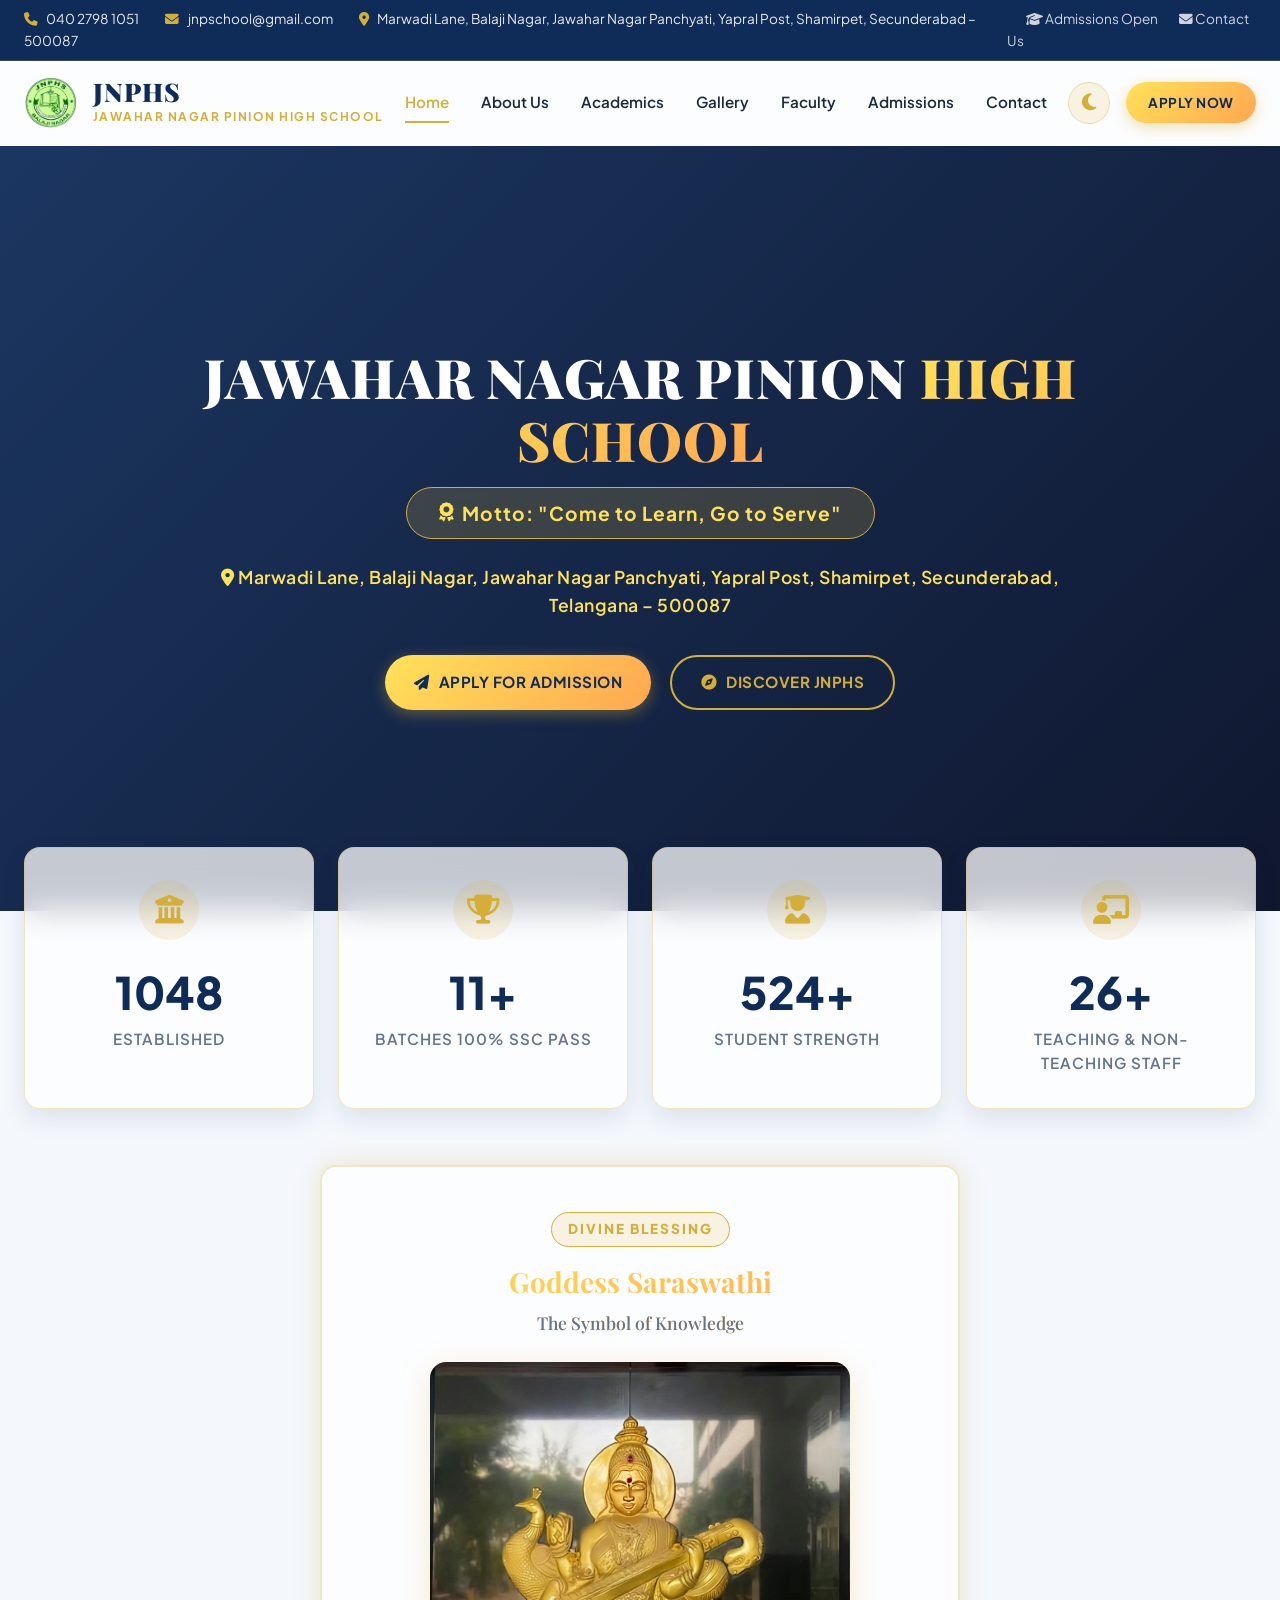
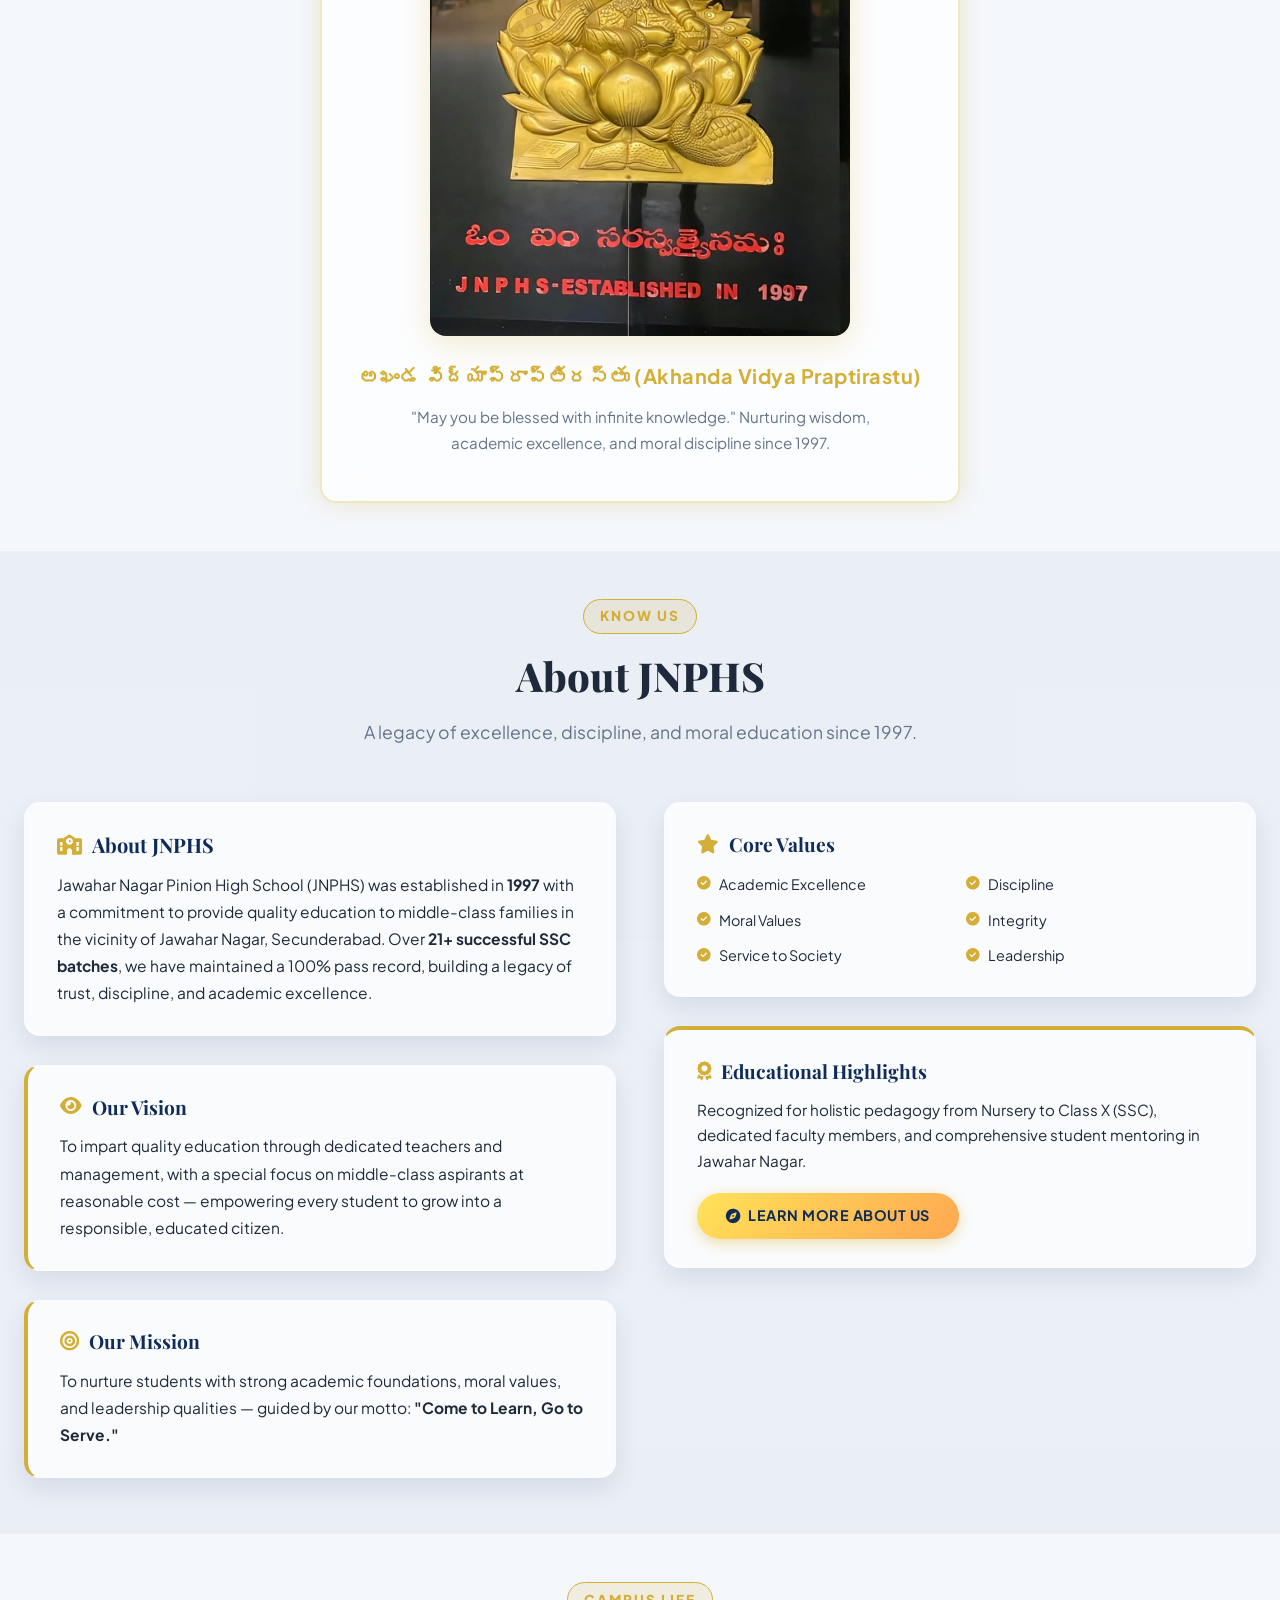
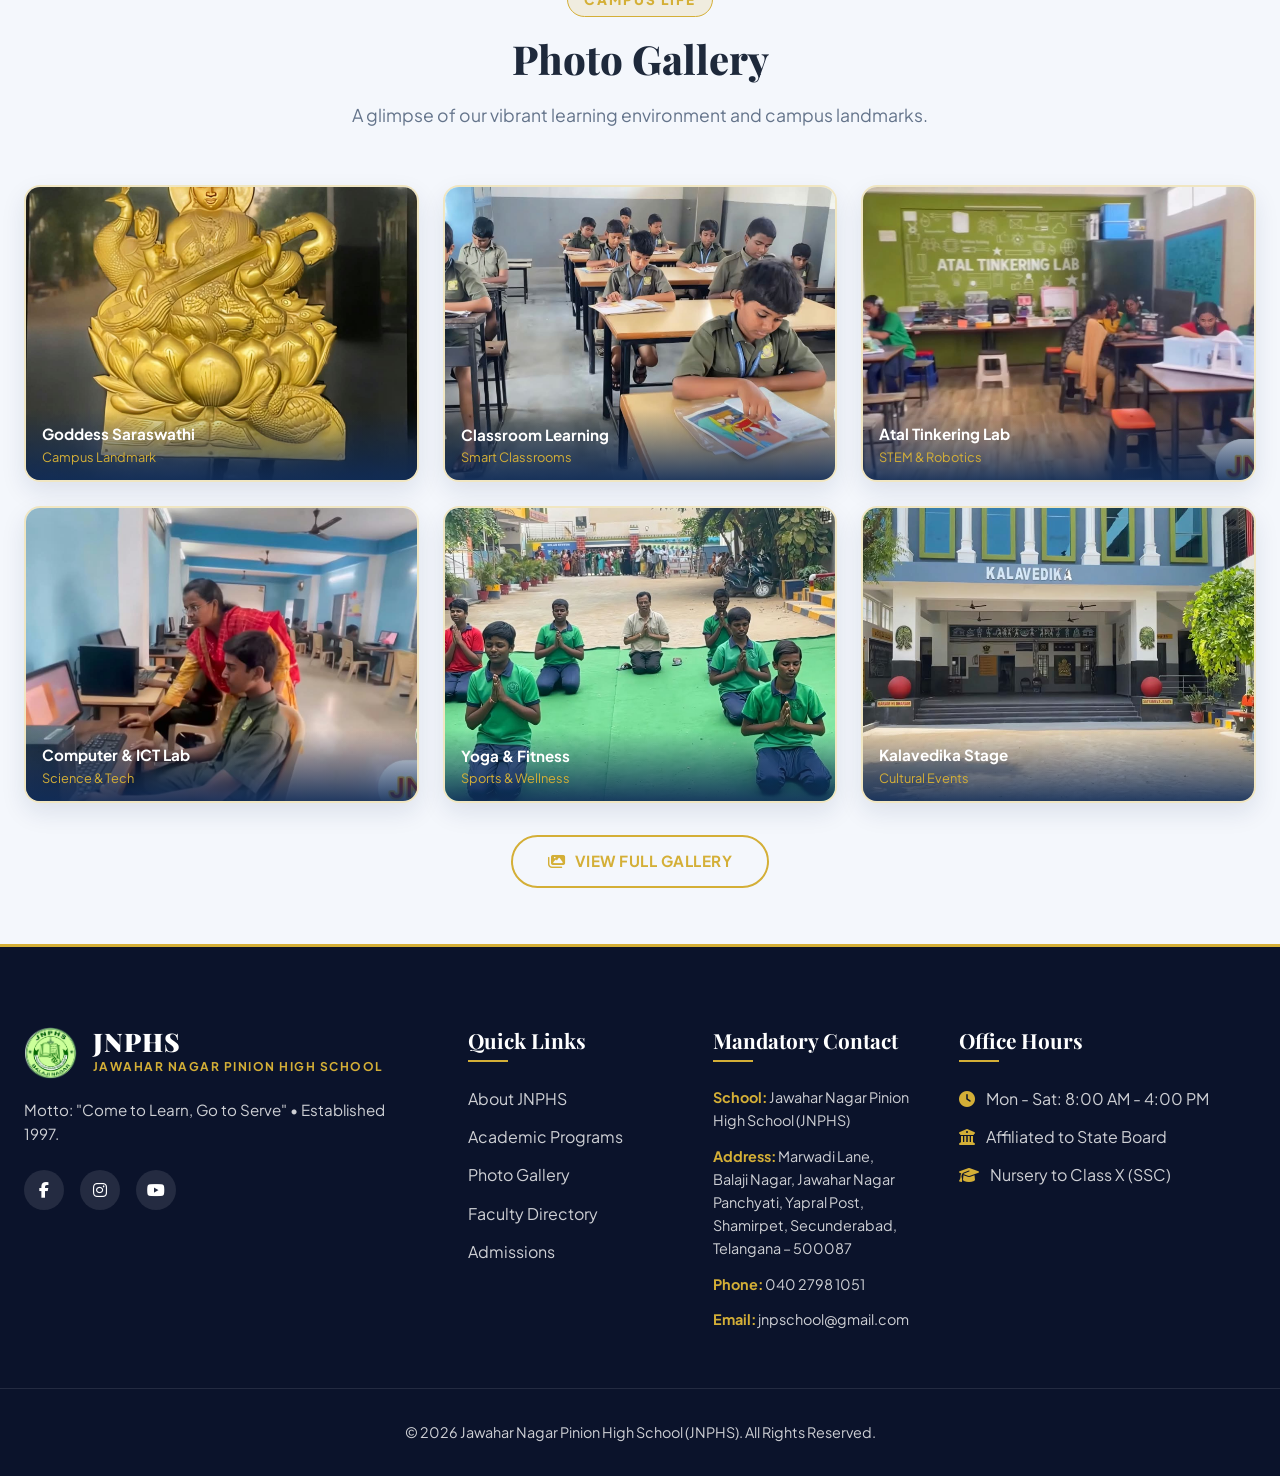
==== index.html @ b3bb1a43 "Initial JNPHS school website" ====
<!DOCTYPE html>
<html lang="en" data-theme="light">
<head>
  <meta charset="UTF-8">
  <meta name="viewport" content="width=device-width, initial-scale=1.0">
  <title>JNPHS - Jawahar Nagar Pinion High School | Come to Learn, Go to Serve</title>
  <meta name="description" content="Official website of Jawahar Nagar Pinion High School (JNPHS). Marwadi Lane, Balaji Nagar, Jawahar Nagar Panchyati, Yapral Post, Shamirpet, Secunderabad, Telangana – 500087. Phone: 040 2798 1051.">
  
  <!-- Transparent Favicon -->
  <link rel="icon" type="image/png" href="assets/favicon.png">
  <link rel="shortcut icon" href="assets/logo.png">
  
  <!-- FontAwesome Icons & Master Styles -->
  <link rel="stylesheet" href="https://cdnjs.cloudflare.com/ajax/libs/font-awesome/6.4.0/css/all.min.css">
  <link rel="stylesheet" href="css/style.css">
</head>
<body>

  <!-- Top Info Bar -->
  <div class="top-bar">
    <div class="container top-bar-content">
      <div class="top-bar-info">
        <span><i class="fas fa-phone"></i> 040 2798 1051</span>
        <span><i class="fas fa-envelope"></i> <a href="mailto:jnpschool@gmail.com" style="color: inherit; text-decoration: none;">jnpschool@gmail.com</a></span>
        <span><i class="fas fa-map-marker-alt"></i> Marwadi Lane, Balaji Nagar, Jawahar Nagar Panchyati, Yapral Post, Shamirpet, Secunderabad – 500087</span>
      </div>
      <div class="top-bar-links">
        <a href="admissions.html"><i class="fas fa-graduation-cap"></i> Admissions Open</a>
        <a href="contact.html"><i class="fas fa-envelope"></i> Contact Us</a>
      </div>
    </div>
  </div>

  <!-- Glassmorphic Sticky Header & Navigation -->
  <header class="navbar glass-nav">
    <div class="container navbar-container">
      <!-- Top-Left Transparent Official Logo -->
      <a href="index.html" class="nav-brand" title="JNPHS Home">
        <img src="assets/logo.png" alt="JNPHS Official Logo" style="height: 52px; width: auto; object-fit: contain;">
        <div class="brand-text">
          <h1>JNPHS</h1>
          <span>Jawahar Nagar Pinion High School</span>
        </div>
      </a>

      <nav class="nav-menu">
        <a href="index.html" class="nav-link active">Home</a>
        <a href="about.html" class="nav-link">About Us</a>
        <a href="academics.html" class="nav-link">Academics</a>
        <a href="gallery.html" class="nav-link">Gallery</a>
        <a href="faculty.html" class="nav-link">Faculty</a>
        <a href="admissions.html" class="nav-link">Admissions</a>
        <a href="contact.html" class="nav-link">Contact</a>
      </nav>

      <div class="nav-actions">
        <button id="theme-toggle" class="theme-toggle" aria-label="Toggle Theme">
          <i class="fas fa-moon"></i>
        </button>
        <a href="admissions.html" class="btn btn-gold" style="padding: 0.6rem 1.4rem; font-size: 0.85rem;">Apply Now</a>
        <div class="hamburger">
          <span></span>
          <span></span>
          <span></span>
        </div>
      </div>
    </div>
  </header>

  <!-- Homepage Hero (Strict Minimalist Center Content) -->
  <section class="hero">
    <div class="hero-overlay" style="background: linear-gradient(135deg, rgba(15, 44, 89, 0.95) 0%, rgba(11, 19, 43, 0.98) 100%);"></div>
    <div class="container hero-content" style="text-align: center; max-width: 950px; margin: 0 auto;">
      
      <!-- 1. JAWAHAR NAGAR PINION HIGH SCHOOL -->
      <h1 class="hero-title" style="font-size: 3.4rem; text-transform: uppercase; letter-spacing: 1px; margin-bottom: 1rem;">
        JAWAHAR NAGAR PINION <span style="background: var(--gold-gradient); -webkit-background-clip: text; -webkit-text-fill-color: transparent;">HIGH SCHOOL</span>
      </h1>

      <!-- 2. Motto: Come to Learn, Go to Serve -->
      <div class="motto-pill" style="margin: 0 auto 1.5rem auto; font-size: 1.2rem; padding: 0.6rem 2rem;">
        <i class="fas fa-award"></i> Motto: "Come to Learn, Go to Serve"
      </div>

      <!-- 3. Location -->
      <p style="color: #FFE259; font-weight: 600; font-size: 1.1rem; margin-bottom: 2.2rem; letter-spacing: 0.5px;">
        <i class="fas fa-map-marker-alt"></i> Marwadi Lane, Balaji Nagar, Jawahar Nagar Panchyati, Yapral Post, Shamirpet, Secunderabad, Telangana – 500087
      </p>

      <!-- 4. Buttons -->
      <div class="hero-buttons" style="justify-content: center; gap: 1.2rem;">
        <a href="admissions.html" class="btn btn-gold"><i class="fas fa-paper-plane"></i> Apply for Admission</a>
        <a href="about.html" class="btn btn-outline-gold"><i class="fas fa-compass"></i> Discover JNPHS</a>
      </div>

    </div>
  </section>

  <!-- Statistics Counter Bar -->
  <section class="stats-section container">
    <div class="stats-grid">
      <div class="glass-card stat-card">
        <div class="stat-icon"><i class="fas fa-university"></i></div>
        <div class="stat-number" data-target="1997" data-suffix="">1997</div>
        <div class="stat-label">Established</div>
      </div>
      <div class="glass-card stat-card">
        <div class="stat-icon"><i class="fas fa-trophy"></i></div>
        <div class="stat-number" data-target="21" data-suffix="+">0</div>
        <div class="stat-label">Batches 100% SSC Pass</div>
      </div>
      <div class="glass-card stat-card">
        <div class="stat-icon"><i class="fas fa-user-graduate"></i></div>
        <div class="stat-number" data-target="1000" data-suffix="+">0</div>
        <div class="stat-label">Student Strength</div>
      </div>
      <div class="glass-card stat-card">
        <div class="stat-icon"><i class="fas fa-chalkboard-teacher"></i></div>
        <div class="stat-number" data-target="50" data-suffix="+">0</div>
        <div class="stat-label">Teaching & Non-Teaching Staff</div>
      </div>
    </div>
  </section>


  <!-- ═══ SARASWATHI MATHA (First section after stats) ═══ -->
  <section class="padding-section container" style="padding-top: 3.5rem; padding-bottom: 3rem;">
    <div style="max-width: 640px; margin: 0 auto; text-align: center;">
      <div class="glass-card" style="padding: 2.8rem 2.2rem; border: 2px solid var(--border-gold); box-shadow: var(--shadow-glow);">
        <div class="section-badge" style="display: inline-block; margin-bottom: 1rem;">Divine Blessing</div>
        <h2 style="font-size: 1.75rem; margin-bottom: 1.5rem; background: var(--gold-gradient); -webkit-background-clip: text; -webkit-text-fill-color: transparent; line-height: 1.35;">
          Goddess Saraswathi<br><span style="font-size: 1.1rem; font-weight: 500; -webkit-text-fill-color: var(--text-muted); background: none;">The Symbol of Knowledge</span>
        </h2>
        <img src="images/photo-01-saraswathi.png" alt="Goddess Saraswathi – The Symbol of Knowledge (ESTD 1997)" style="width: 100%; max-width: 420px; border-radius: var(--radius-md); box-shadow: 0 8px 30px rgba(212,175,55,0.25); object-fit: contain; display: block; margin: 0 auto 1.5rem auto;">
        <p style="font-weight: 700; color: var(--gold); font-size: 1.25rem; margin-bottom: 0.8rem; letter-spacing: 0.5px;">అఖండ విద్యాప్రాప్తిరస్తు (Akhanda Vidya Praptirastu)</p>
        <p style="color: var(--text-muted); font-size: 0.95rem; line-height: 1.7; max-width: 480px; margin: 0 auto;">"May you be blessed with infinite knowledge." Nurturing wisdom, academic excellence, and moral discipline since 1997.</p>
      </div>
    </div>
  </section>

  <!-- ═══ ABOUT JNPHS (Two-column layout) ═══ -->
  <section class="padding-section" style="background: rgba(15,44,89,0.04); padding-top: 3rem; padding-bottom: 3.5rem;">
    <div class="container">
      <div class="section-header">
        <div class="section-badge">Know Us</div>
        <h2 class="section-title">About JNPHS</h2>
        <p class="section-subtitle">A legacy of excellence, discipline, and moral education since 1997.</p>
      </div>

      <div class="about-two-col" style="display: grid; grid-template-columns: 1fr 1fr; gap: 3rem; align-items: start; margin-top: 2.5rem;">

        <!-- LEFT: Text content -->
        <div style="display: flex; flex-direction: column; gap: 1.8rem;">

          <!-- About -->
          <div class="glass-card" style="padding: 1.8rem 2rem;">
            <h3 style="font-size: 1.25rem; color: var(--primary); margin-bottom: 0.8rem; display: flex; align-items: center; gap: 0.6rem;">
              <i class="fas fa-school" style="color: var(--gold);"></i> About JNPHS
            </h3>
            <p style="font-size: 0.97rem; line-height: 1.75; color: var(--text-main);">
              Jawahar Nagar Pinion High School (JNPHS) was established in <strong>1997</strong> with a commitment to provide quality education to middle-class families in the vicinity of Jawahar Nagar, Secunderabad. Over <strong>21+ successful SSC batches</strong>, we have maintained a 100% pass record, building a legacy of trust, discipline, and academic excellence.
            </p>
          </div>

          <!-- Vision -->
          <div class="glass-card" style="padding: 1.8rem 2rem; border-left: 4px solid var(--gold);">
            <h3 style="font-size: 1.2rem; color: var(--primary); margin-bottom: 0.8rem; display: flex; align-items: center; gap: 0.6rem;">
              <i class="fas fa-eye" style="color: var(--gold);"></i> Our Vision
            </h3>
            <p style="font-size: 0.97rem; line-height: 1.75; color: var(--text-main);">
              To impart quality education through dedicated teachers and management, with a special focus on middle-class aspirants at reasonable cost — empowering every student to grow into a responsible, educated citizen.
            </p>
          </div>

          <!-- Mission -->
          <div class="glass-card" style="padding: 1.8rem 2rem; border-left: 4px solid var(--gold);">
            <h3 style="font-size: 1.2rem; color: var(--primary); margin-bottom: 0.8rem; display: flex; align-items: center; gap: 0.6rem;">
              <i class="fas fa-bullseye" style="color: var(--gold);"></i> Our Mission
            </h3>
            <p style="font-size: 0.97rem; line-height: 1.75; color: var(--text-main);">
              To nurture students with strong academic foundations, moral values, and leadership qualities — guided by our motto: <strong>"Come to Learn, Go to Serve."</strong>
            </p>
          </div>

        </div>

        <!-- RIGHT: Core Values & Key Pillars -->
        <div style="display: flex; flex-direction: column; gap: 1.8rem;">

          <!-- Core Values -->
          <div class="glass-card" style="padding: 1.8rem 2rem;">
            <h3 style="font-size: 1.2rem; color: var(--primary); margin-bottom: 1rem; display: flex; align-items: center; gap: 0.6rem;">
              <i class="fas fa-star" style="color: var(--gold);"></i> Core Values
            </h3>
            <div style="display: grid; grid-template-columns: 1fr 1fr; gap: 0.8rem;">
              <div style="display: flex; align-items: center; gap: 0.5rem; font-size: 0.9rem; color: var(--text-main);">
                <i class="fas fa-check-circle" style="color: var(--gold); font-size: 0.85rem;"></i> Academic Excellence
              </div>
              <div style="display: flex; align-items: center; gap: 0.5rem; font-size: 0.9rem; color: var(--text-main);">
                <i class="fas fa-check-circle" style="color: var(--gold); font-size: 0.85rem;"></i> Discipline
              </div>
              <div style="display: flex; align-items: center; gap: 0.5rem; font-size: 0.9rem; color: var(--text-main);">
                <i class="fas fa-check-circle" style="color: var(--gold); font-size: 0.85rem;"></i> Moral Values
              </div>
              <div style="display: flex; align-items: center; gap: 0.5rem; font-size: 0.9rem; color: var(--text-main);">
                <i class="fas fa-check-circle" style="color: var(--gold); font-size: 0.85rem;"></i> Integrity
              </div>
              <div style="display: flex; align-items: center; gap: 0.5rem; font-size: 0.9rem; color: var(--text-main);">
                <i class="fas fa-check-circle" style="color: var(--gold); font-size: 0.85rem;"></i> Service to Society
              </div>
              <div style="display: flex; align-items: center; gap: 0.5rem; font-size: 0.9rem; color: var(--text-main);">
                <i class="fas fa-check-circle" style="color: var(--gold); font-size: 0.85rem;"></i> Leadership
              </div>
            </div>
          </div>

          <!-- Key Highlights -->
          <div class="glass-card" style="padding: 1.8rem 2rem; border-top: 4px solid var(--gold);">
            <h3 style="font-size: 1.2rem; color: var(--primary); margin-bottom: 0.8rem; display: flex; align-items: center; gap: 0.6rem;">
              <i class="fas fa-award" style="color: var(--gold);"></i> Educational Highlights
            </h3>
            <p style="font-size: 0.95rem; line-height: 1.7; color: var(--text-main); margin-bottom: 1.2rem;">
              Recognized for holistic pedagogy from Nursery to Class X (SSC), dedicated faculty members, and comprehensive student mentoring in Jawahar Nagar.
            </p>
            <a href="about.html" class="btn btn-gold" style="padding: 0.7rem 1.8rem; font-size: 0.9rem; display: inline-flex; align-items: center; gap: 0.5rem;">
              <i class="fas fa-compass"></i> Learn More About Us
            </a>
          </div>

        </div>

      </div>
    </div>
  </section>

  <!-- ═══ GALLERY PREVIEW (Batch 1 Photos & Upcoming Slots) ═══ -->
  <section class="padding-section" style="padding-top: 3rem; padding-bottom: 3.5rem;">
    <div class="container">
      <div class="section-header">
        <div class="section-badge">Campus Life</div>
        <h2 class="section-title">Photo Gallery</h2>
        <p class="section-subtitle">A glimpse of our vibrant learning environment and campus landmarks.</p>
      </div>

      <div class="gallery-preview-grid" style="display: grid; grid-template-columns: repeat(3, 1fr); gap: 1.5rem; margin-top: 2rem;">

        <!-- Slot 1: Photo 1 - Campus Landmark -->
        <a href="gallery.html" class="glass-card" style="text-decoration: none; overflow: hidden; border-radius: var(--radius-md); border: 2px solid var(--border-gold); transition: var(--transition); display: block;">
          <div style="aspect-ratio: 4/3; overflow: hidden; position: relative;">
            <img src="images/photo-01-saraswathi.png" alt="Goddess Saraswathi Landmark" style="width: 100%; height: 100%; object-fit: cover; transition: var(--transition);">
            <div style="position: absolute; bottom: 0; left: 0; right: 0; padding: 0.8rem 1rem; background: linear-gradient(transparent, rgba(15,44,89,0.9)); color: #FFF;">
              <span style="font-weight: 700; font-size: 0.95rem;">Goddess Saraswathi</span>
              <span style="display: block; font-size: 0.8rem; color: var(--gold);">Campus Landmark</span>
            </div>
          </div>
        </a>

        <!-- Slot 2: Photo 4 - Classrooms -->
        <a href="gallery.html" class="glass-card" style="text-decoration: none; overflow: hidden; border-radius: var(--radius-md); border: 2px solid var(--border-gold); transition: var(--transition); display: block;">
          <div style="aspect-ratio: 4/3; overflow: hidden; position: relative;">
            <img src="images/photo-04-classroom.png" alt="Classroom Learning Session" style="width: 100%; height: 100%; object-fit: cover; transition: var(--transition);">
            <div style="position: absolute; bottom: 0; left: 0; right: 0; padding: 0.8rem 1rem; background: linear-gradient(transparent, rgba(15,44,89,0.9)); color: #FFF;">
              <span style="font-weight: 700; font-size: 0.95rem;">Classroom Learning</span>
              <span style="display: block; font-size: 0.8rem; color: var(--gold);">Smart Classrooms</span>
            </div>
          </div>
        </a>

        <!-- Slot 3: Photo 10 - Atal Tinkering Innovation Lab -->
        <a href="gallery.html" class="glass-card" style="text-decoration: none; overflow: hidden; border-radius: var(--radius-md); border: 2px solid var(--border-gold); transition: var(--transition); display: block;">
          <div style="aspect-ratio: 4/3; overflow: hidden; position: relative;">
            <img src="images/photo-10-atal-tinkering-lab.png" alt="Atal Tinkering Innovation Lab" style="width: 100%; height: 100%; object-fit: cover; transition: var(--transition);">
            <div style="position: absolute; bottom: 0; left: 0; right: 0; padding: 0.8rem 1rem; background: linear-gradient(transparent, rgba(15,44,89,0.9)); color: #FFF;">
              <span style="font-weight: 700; font-size: 0.95rem;">Atal Tinkering Lab</span>
              <span style="display: block; font-size: 0.8rem; color: var(--gold);">STEM & Robotics</span>
            </div>
          </div>
        </a>

        <!-- Slot 4: Photo 3 - Science & Computer Lab -->
        <a href="gallery.html" class="glass-card" style="text-decoration: none; overflow: hidden; border-radius: var(--radius-md); border: 2px solid var(--border-gold); transition: var(--transition); display: block;">
          <div style="aspect-ratio: 4/3; overflow: hidden; position: relative;">
            <img src="images/photo-03-computer-lab.png" alt="Computer & Digital Lab" style="width: 100%; height: 100%; object-fit: cover; transition: var(--transition);">
            <div style="position: absolute; bottom: 0; left: 0; right: 0; padding: 0.8rem 1rem; background: linear-gradient(transparent, rgba(15,44,89,0.9)); color: #FFF;">
              <span style="font-weight: 700; font-size: 0.95rem;">Computer & ICT Lab</span>
              <span style="display: block; font-size: 0.8rem; color: var(--gold);">Science & Tech</span>
            </div>
          </div>
        </a>

        <!-- Slot 5: Photo 12 - Sports & Yoga Wellness -->
        <a href="gallery.html" class="glass-card" style="text-decoration: none; overflow: hidden; border-radius: var(--radius-md); border: 2px solid var(--border-gold); transition: var(--transition); display: block;">
          <div style="aspect-ratio: 4/3; overflow: hidden; position: relative;">
            <img src="images/photo-12-yoga-sports.jpg" alt="Yoga & Sports Wellness" style="width: 100%; height: 100%; object-fit: cover; transition: var(--transition);">
            <div style="position: absolute; bottom: 0; left: 0; right: 0; padding: 0.8rem 1rem; background: linear-gradient(transparent, rgba(15,44,89,0.9)); color: #FFF;">
              <span style="font-weight: 700; font-size: 0.95rem;">Yoga & Fitness</span>
              <span style="display: block; font-size: 0.8rem; color: var(--gold);">Sports & Wellness</span>
            </div>
          </div>
        </a>

        <!-- Slot 6: Photo 8 - Cultural Events & Kalavedika Stage -->
        <a href="gallery.html" class="glass-card" style="text-decoration: none; overflow: hidden; border-radius: var(--radius-md); border: 2px solid var(--border-gold); transition: var(--transition); display: block;">
          <div style="aspect-ratio: 4/3; overflow: hidden; position: relative;">
            <img src="images/photo-08-kalavedika-stage.png" alt="Kalavedika Cultural Stage" style="width: 100%; height: 100%; object-fit: cover; transition: var(--transition);">
            <div style="position: absolute; bottom: 0; left: 0; right: 0; padding: 0.8rem 1rem; background: linear-gradient(transparent, rgba(15,44,89,0.9)); color: #FFF;">
              <span style="font-weight: 700; font-size: 0.95rem;">Kalavedika Stage</span>
              <span style="display: block; font-size: 0.8rem; color: var(--gold);">Cultural Events</span>
            </div>
          </div>
        </a>

      </div>

      <div style="text-align: center; margin-top: 2rem;">
        <a href="gallery.html" class="btn btn-outline-gold" style="padding: 0.75rem 2.2rem;">
          <i class="fas fa-images"></i> View Full Gallery
        </a>
      </div>
    </div>
  </section>



  <footer class="footer">
    <div class="container footer-grid">
      <div class="footer-col">
        <a href="index.html" class="nav-brand" style="margin-bottom: 1.2rem; display: flex; align-items: center; gap: 1rem;">
          <img src="assets/logo.png" alt="JNPHS Official Logo" style="height: 52px; width: auto; object-fit: contain;">
          <div class="brand-text">
            <h1 style="color: #FFF;">JNPHS</h1>
            <span>Jawahar Nagar Pinion High School</span>
          </div>
        </a>
        <p style="font-size: 0.95rem; margin-bottom: 1.2rem;">Motto: "Come to Learn, Go to Serve" • Established 1997.</p>
        <div class="social-links">
          <a href="#" class="social-btn"><i class="fab fa-facebook-f"></i></a>
          <a href="#" class="social-btn"><i class="fab fa-instagram"></i></a>
          <a href="#" class="social-btn"><i class="fab fa-youtube"></i></a>
        </div>
      </div>

      <div class="footer-col">
        <h4>Quick Links</h4>
        <ul class="footer-links">
          <li><a href="about.html">About JNPHS</a></li>
          <li><a href="academics.html">Academic Programs</a></li>
          <li><a href="gallery.html">Photo Gallery</a></li>
          <li><a href="faculty.html">Faculty Directory</a></li>
          <li><a href="admissions.html">Admissions</a></li>
        </ul>
      </div>

      <div class="footer-col">
        <h4>Mandatory Contact</h4>
        <p style="margin-bottom: 0.8rem; font-size: 0.9rem;">
          <strong style="color: var(--gold);">School:</strong> Jawahar Nagar Pinion High School (JNPHS)
        </p>
        <p style="margin-bottom: 0.8rem; font-size: 0.9rem;">
          <strong style="color: var(--gold);">Address:</strong> Marwadi Lane, Balaji Nagar, Jawahar Nagar Panchyati, Yapral Post, Shamirpet, Secunderabad, Telangana – 500087
        </p>
        <p style="margin-bottom: 0.8rem; font-size: 0.9rem;">
          <strong style="color: var(--gold);">Phone:</strong> 040 2798 1051
        </p>
        <p style="font-size: 0.9rem;">
          <strong style="color: var(--gold);">Email:</strong> <a href="mailto:jnpschool@gmail.com" style="color: inherit; text-decoration: none;">jnpschool@gmail.com</a>
        </p>
      </div>

      <div class="footer-col">
        <h4>Office Hours</h4>
        <p style="margin-bottom: 0.8rem;"><i class="fas fa-clock" style="color: var(--gold); margin-right: 0.5rem;"></i> Mon - Sat: 8:00 AM - 4:00 PM</p>
        <p style="margin-bottom: 0.8rem;"><i class="fas fa-university" style="color: var(--gold); margin-right: 0.5rem;"></i> Affiliated to State Board</p>
        <p><i class="fas fa-graduation-cap" style="color: var(--gold); margin-right: 0.5rem;"></i> Nursery to Class X (SSC)</p>
      </div>
    </div>

    <div class="container footer-bottom">
      <p>&copy; 2026 Jawahar Nagar Pinion High School (JNPHS). All Rights Reserved.</p>
    </div>
  </footer>

  <button id="back-to-top" class="back-to-top" aria-label="Back to top">
    <i class="fas fa-arrow-up"></i>
  </button>

  <script src="js/script.js"></script>
</body>
</html>
---- css/style.css ----
/* ==========================================================================
   JNPHS (JNP High School) - Master Stylesheet
   Design Theme: Modern Glassmorphism with Royal Blue, Gold, and White
   Motto: "Come to Learn, Go to Serve"
   ========================================================================== */

@import url('https://fonts.googleapis.com/css2?family=Playfair+Display:ital,wght@0,600;0,700;0,900;1,400&family=Plus+Jakarta+Sans:wght@300;400;500;600;700;800&display=swap');

/* --------------------------------------------------------------------------
   1. Theme Variables & Reset
   -------------------------------------------------------------------------- */
:root {
  /* Color Palette - Default Light Mode */
  --primary-rgb: 15, 44, 89;
  --primary: #0F2C59;
  --primary-light: #1E3A8A;
  --primary-accent: #2563EB;
  
  --gold-rgb: 212, 175, 55;
  --gold: #D4AF37;
  --gold-hover: #B59228;
  --gold-gradient: linear-gradient(135deg, #FFE259 0%, #FFA751 100%);
  
  --bg-primary: #F4F7FC;
  --bg-secondary: #FFFFFF;
  --bg-card: rgba(255, 255, 255, 0.7);
  --bg-glass: rgba(255, 255, 255, 0.75);
  
  --text-main: #1E293B;
  --text-muted: #64748B;
  --text-inverse: #FFFFFF;
  
  --border-glass: rgba(255, 255, 255, 0.4);
  --border-gold: rgba(212, 175, 55, 0.3);
  
  --shadow-sm: 0 4px 12px rgba(15, 44, 89, 0.05);
  --shadow-md: 0 10px 25px rgba(15, 44, 89, 0.1);
  --shadow-lg: 0 20px 40px rgba(15, 44, 89, 0.15);
  --shadow-glow: 0 0 25px rgba(212, 175, 55, 0.25);

  --radius-sm: 8px;
  --radius-md: 16px;
  --radius-lg: 24px;
  --radius-full: 9999px;
  
  --transition: all 0.3s cubic-bezier(0.4, 0, 0.2, 1);
  --backdrop-blur: blur(16px);
}

/* Dark Theme Overrides */
[data-theme="dark"] {
  --bg-primary: #0B132B;
  --bg-secondary: #1C2541;
  --bg-card: rgba(28, 37, 65, 0.65);
  --bg-glass: rgba(11, 19, 43, 0.8);
  
  --text-main: #F1F5F9;
  --text-muted: #94A3B8;
  --text-inverse: #0F2C59;
  
  --border-glass: rgba(255, 255, 255, 0.1);
  --border-gold: rgba(212, 175, 55, 0.4);
  
  --shadow-sm: 0 4px 12px rgba(0, 0, 0, 0.3);
  --shadow-md: 0 10px 25px rgba(0, 0, 0, 0.5);
  --shadow-lg: 0 20px 40px rgba(0, 0, 0, 0.7);
}

*, *::before, *::after {
  box-sizing: border-box;
  margin: 0;
  padding: 0;
}

html {
  scroll-behavior: smooth;
  font-size: 16px;
}

body {
  font-family: 'Plus Jakarta Sans', sans-serif;
  background-color: var(--bg-primary);
  color: var(--text-main);
  line-height: 1.6;
  overflow-x: hidden;
  transition: background-color 0.3s ease, color 0.3s ease;
}

h1, h2, h3, h4, h5, h6 {
  font-family: 'Playfair Display', serif;
  color: var(--text-main);
  line-height: 1.3;
}

a {
  text-decoration: none;
  color: inherit;
  transition: var(--transition);
}

ul {
  list-style: none;
}

img {
  max-width: 100%;
  height: auto;
  display: block;
}

/* Container */
.container {
  width: 100%;
  max-width: 1280px;
  margin: 0 auto;
  padding: 0 1.5rem;
}

/* --------------------------------------------------------------------------
   2. Reusable Glassmorphism Components
   -------------------------------------------------------------------------- */
.glass-card {
  background: var(--bg-glass);
  backdrop-filter: var(--backdrop-blur);
  -webkit-backdrop-filter: var(--backdrop-blur);
  border: 1px solid var(--border-glass);
  border-radius: var(--radius-md);
  box-shadow: var(--shadow-md);
  transition: var(--transition);
}

.glass-card:hover {
  border-color: var(--border-gold);
  box-shadow: var(--shadow-lg), var(--shadow-glow);
}

.glass-nav {
  background: var(--bg-glass);
  backdrop-filter: var(--backdrop-blur);
  -webkit-backdrop-filter: var(--backdrop-blur);
  border-bottom: 1px solid var(--border-glass);
}

/* Buttons */
.btn {
  display: inline-flex;
  align-items: center;
  justify-content: center;
  gap: 0.6rem;
  padding: 0.85rem 1.8rem;
  font-family: 'Plus Jakarta Sans', sans-serif;
  font-weight: 700;
  font-size: 0.95rem;
  border-radius: var(--radius-full);
  border: none;
  cursor: pointer;
  transition: var(--transition);
  text-transform: uppercase;
  letter-spacing: 0.5px;
}

.btn-gold {
  background: var(--gold-gradient);
  color: #0F2C59;
  box-shadow: 0 4px 15px rgba(212, 175, 55, 0.4);
}

.btn-gold:hover {
  transform: translateY(-3px);
  box-shadow: 0 8px 25px rgba(212, 175, 55, 0.6);
  filter: brightness(1.05);
}

.btn-outline-gold {
  background: transparent;
  color: var(--gold);
  border: 2px solid var(--gold);
}

.btn-outline-gold:hover {
  background: var(--gold);
  color: #0F2C59;
  transform: translateY(-3px);
}

.btn-blue {
  background: var(--primary);
  color: #FFFFFF;
  box-shadow: 0 4px 15px rgba(15, 44, 89, 0.3);
}

.btn-blue:hover {
  background: var(--primary-light);
  transform: translateY(-3px);
  box-shadow: 0 8px 25px rgba(15, 44, 89, 0.5);
}

/* Section Header */
.section-header {
  text-align: center;
  max-width: 750px;
  margin: 0 auto 3.5rem auto;
}

.section-badge {
  display: inline-block;
  padding: 0.35rem 1rem;
  background: rgba(212, 175, 55, 0.15);
  border: 1px solid var(--gold);
  color: var(--gold);
  font-size: 0.85rem;
  font-weight: 800;
  border-radius: var(--radius-full);
  text-transform: uppercase;
  letter-spacing: 2px;
  margin-bottom: 1rem;
}

.section-title {
  font-size: 2.5rem;
  font-weight: 800;
  margin-bottom: 1rem;
}

.section-subtitle {
  color: var(--text-muted);
  font-size: 1.1rem;
}

/* --------------------------------------------------------------------------
   3. Header & Navigation
   -------------------------------------------------------------------------- */
.top-bar {
  background: var(--primary);
  color: rgba(255, 255, 255, 0.9);
  padding: 0.5rem 0;
  font-size: 0.85rem;
  border-bottom: 1px solid rgba(212, 175, 55, 0.2);
}

.top-bar-content {
  display: flex;
  justify-content: space-between;
  align-items: center;
}

.top-bar-info span {
  margin-right: 1.5rem;
}

.top-bar-info i {
  color: var(--gold);
  margin-right: 0.4rem;
}

.top-bar-links a {
  color: rgba(255, 255, 255, 0.8);
  margin-left: 1.2rem;
}

.top-bar-links a:hover {
  color: var(--gold);
}

.navbar {
  position: sticky;
  top: 0;
  z-index: 1000;
  transition: var(--transition);
}

.navbar-container {
  display: flex;
  justify-content: space-between;
  align-items: center;
  padding: 1rem 1.5rem;
}

.nav-brand {
  display: flex;
  align-items: center;
  gap: 1rem;
}

.nav-brand img {
  height: 52px;
  width: auto;
}

.brand-text h1 {
  font-size: 1.6rem;
  font-weight: 900;
  color: var(--primary);
  letter-spacing: 1px;
  line-height: 1;
}

[data-theme="dark"] .brand-text h1 {
  color: #FFFFFF;
}

.brand-text span {
  font-size: 0.75rem;
  color: var(--gold);
  font-weight: 700;
  letter-spacing: 1.5px;
  text-transform: uppercase;
  display: block;
  margin-top: 2px;
}

.nav-menu {
  display: flex;
  align-items: center;
  gap: 2rem;
}

.nav-link {
  font-weight: 600;
  font-size: 0.95rem;
  color: var(--text-main);
  position: relative;
  padding: 0.5rem 0;
}

.nav-link::after {
  content: '';
  position: absolute;
  bottom: 0;
  left: 0;
  width: 0;
  height: 2px;
  background: var(--gold);
  transition: var(--transition);
}

.nav-link:hover::after,
.nav-link.active::after {
  width: 100%;
}

.nav-link.active {
  color: var(--gold);
}

.nav-actions {
  display: flex;
  align-items: center;
  gap: 1rem;
}

/* Theme Switcher Toggle Button */
.theme-toggle {
  background: rgba(212, 175, 55, 0.15);
  border: 1px solid var(--border-gold);
  color: var(--gold);
  width: 42px;
  height: 42px;
  border-radius: var(--radius-full);
  display: flex;
  align-items: center;
  justify-content: center;
  cursor: pointer;
  font-size: 1.2rem;
  transition: var(--transition);
}

.theme-toggle:hover {
  background: var(--gold);
  color: var(--primary);
  transform: rotate(15deg);
}

.hamburger {
  display: none;
  flex-direction: column;
  gap: 6px;
  cursor: pointer;
}

.hamburger span {
  width: 28px;
  height: 3px;
  background: var(--text-main);
  border-radius: 3px;
  transition: var(--transition);
}

/* --------------------------------------------------------------------------
   4. Hero Section Dashboard
   -------------------------------------------------------------------------- */
.hero {
  position: relative;
  min-height: 85vh;
  display: flex;
  align-items: center;
  background-size: cover;
  background-position: center;
  background-attachment: fixed;
  padding: 4rem 0;
}

.hero-overlay {
  position: absolute;
  top: 0;
  left: 0;
  width: 100%;
  height: 100%;
  background: linear-gradient(135deg, rgba(15, 44, 89, 0.85) 0%, rgba(11, 19, 43, 0.9) 100%);
}

.hero-content {
  position: relative;
  z-index: 2;
  color: #FFFFFF;
  max-width: 850px;
}

.motto-pill {
  display: inline-flex;
  align-items: center;
  gap: 0.5rem;
  padding: 0.5rem 1.2rem;
  background: rgba(212, 175, 55, 0.2);
  border: 1px solid var(--gold);
  backdrop-filter: blur(10px);
  border-radius: var(--radius-full);
  color: #FFE259;
  font-weight: 700;
  font-size: 0.9rem;
  margin-bottom: 1.5rem;
  letter-spacing: 1px;
}

.hero-title {
  font-size: 3.8rem;
  font-weight: 900;
  color: #FFFFFF;
  line-height: 1.15;
  margin-bottom: 1.5rem;
}

.hero-title span {
  background: var(--gold-gradient);
  -webkit-background-clip: text;
  -webkit-text-fill-color: transparent;
}

.hero-subtitle {
  font-size: 1.25rem;
  color: rgba(255, 255, 255, 0.85);
  margin-bottom: 2.5rem;
  line-height: 1.7;
}

.hero-buttons {
  display: flex;
  gap: 1.2rem;
  flex-wrap: wrap;
}

/* --------------------------------------------------------------------------
   5. Animated Statistics Bar
   -------------------------------------------------------------------------- */
.stats-section {
  margin-top: -4rem;
  position: relative;
  z-index: 10;
}

.stats-grid {
  display: grid;
  grid-template-columns: repeat(auto-fit, minmax(220px, 1fr));
  gap: 1.5rem;
}

.stat-card {
  padding: 2rem 1.5rem;
  text-align: center;
  background: var(--bg-glass);
  border: 1px solid var(--border-gold);
}

.stat-icon {
  width: 60px;
  height: 60px;
  background: rgba(212, 175, 55, 0.15);
  color: var(--gold);
  border-radius: var(--radius-full);
  display: flex;
  align-items: center;
  justify-content: center;
  font-size: 1.8rem;
  margin: 0 auto 1rem auto;
}

.stat-number {
  font-size: 2.8rem;
  font-weight: 800;
  color: var(--primary);
  font-family: 'Plus Jakarta Sans', sans-serif;
}

[data-theme="dark"] .stat-number {
  color: #FFE259;
}

.stat-label {
  color: var(--text-muted);
  font-weight: 600;
  font-size: 0.95rem;
  text-transform: uppercase;
  letter-spacing: 1px;
}

/* --------------------------------------------------------------------------
   6. Dashboard Sections (Principal, Announcements, Events, Quick Actions)
   -------------------------------------------------------------------------- */
.padding-section {
  padding: 6rem 0;
}

/* Principal Welcome */
.principal-grid {
  display: grid;
  grid-template-columns: 1fr 1.3fr;
  gap: 3.5rem;
  align-items: center;
}

.principal-img-frame {
  position: relative;
}

.principal-img-frame img {
  border-radius: var(--radius-lg);
  box-shadow: var(--shadow-lg);
  width: 100%;
  object-fit: cover;
  aspect-ratio: 4/3;
  border: 4px solid var(--bg-secondary);
}

.principal-badge {
  position: absolute;
  bottom: -1.5rem;
  right: 1.5rem;
  background: var(--primary);
  color: #FFFFFF;
  padding: 1rem 1.5rem;
  border-radius: var(--radius-md);
  box-shadow: var(--shadow-md);
  border: 1px solid var(--gold);
}

.principal-badge h4 {
  color: #FFE259;
  font-size: 1.1rem;
}

.principal-badge p {
  font-size: 0.85rem;
  color: rgba(255, 255, 255, 0.8);
}

.principal-message h2 {
  font-size: 2.4rem;
  margin-bottom: 1.5rem;
}

.principal-message p {
  color: var(--text-muted);
  font-size: 1.05rem;
  margin-bottom: 1.2rem;
}

.signature {
  font-family: 'Playfair Display', serif;
  font-style: italic;
  font-size: 1.4rem;
  color: var(--gold);
  margin-top: 1.5rem;
  font-weight: 700;
}

/* Announcements & Events Grid */
.dashboard-grid {
  display: grid;
  grid-template-columns: 1fr 1fr;
  gap: 2.5rem;
}

.dashboard-card {
  padding: 2.2rem;
}

.dashboard-card-header {
  display: flex;
  justify-content: space-between;
  align-items: center;
  margin-bottom: 1.8rem;
  padding-bottom: 1rem;
  border-bottom: 2px solid var(--border-glass);
}

.dashboard-card-header h3 {
  font-size: 1.6rem;
  display: flex;
  align-items: center;
  gap: 0.8rem;
}

.dashboard-card-header h3 i {
  color: var(--gold);
}

.announcement-item {
  padding: 1.2rem;
  background: rgba(15, 44, 89, 0.03);
  border-left: 4px solid var(--gold);
  border-radius: 0 var(--radius-sm) var(--radius-sm) 0;
  margin-bottom: 1rem;
  transition: var(--transition);
}

[data-theme="dark"] .announcement-item {
  background: rgba(255, 255, 255, 0.04);
}

.announcement-item:hover {
  transform: translateX(6px);
  background: rgba(212, 175, 55, 0.1);
}

.announcement-date {
  font-size: 0.8rem;
  color: var(--gold);
  font-weight: 700;
  text-transform: uppercase;
}

.announcement-title {
  font-weight: 700;
  font-size: 1.05rem;
  margin: 0.3rem 0;
}

.event-item {
  display: flex;
  gap: 1.2rem;
  align-items: center;
  padding: 1rem;
  margin-bottom: 1rem;
  background: rgba(15, 44, 89, 0.03);
  border-radius: var(--radius-sm);
  transition: var(--transition);
}

[data-theme="dark"] .event-item {
  background: rgba(255, 255, 255, 0.04);
}

.event-date-box {
  background: var(--primary);
  color: #FFFFFF;
  min-width: 65px;
  height: 65px;
  border-radius: var(--radius-sm);
  display: flex;
  flex-direction: column;
  align-items: center;
  justify-content: center;
  border: 1px solid var(--gold);
}

.event-day {
  font-size: 1.4rem;
  font-weight: 800;
  line-height: 1;
}

.event-month {
  font-size: 0.75rem;
  text-transform: uppercase;
  color: var(--gold);
  font-weight: 700;
}

.event-details h4 {
  font-size: 1.05rem;
  font-weight: 700;

  font-family: 'Plus Jakarta Sans', sans-serif;
}

.event-details p {
  font-size: 0.85rem;
  color: var(--text-muted);
}

/* Quick Action Cards */
.quick-actions-grid {
  display: grid;
  grid-template-columns: repeat(auto-fit, minmax(260px, 1fr));
  gap: 2rem;
}

.action-card {
  padding: 2.5rem 2rem;
  text-align: center;
  position: relative;
  overflow: hidden;
}

.action-card::before {
  content: '';
  position: absolute;
  top: 0;
  left: 0;
  width: 100%;
  height: 4px;
  background: var(--gold-gradient);
}

.action-icon {
  width: 70px;
  height: 70px;
  background: var(--primary);
  color: var(--gold);
  border-radius: 50%;
  display: flex;
  align-items: center;
  justify-content: center;
  font-size: 2rem;
  margin: 0 auto 1.5rem auto;
  box-shadow: var(--shadow-md);
  transition: var(--transition);
}

.action-card:hover .action-icon {
  transform: scale(1.1) rotate(5deg);
  background: var(--gold);
  color: var(--primary);
}

.action-card h3 {
  font-size: 1.4rem;
  margin-bottom: 0.8rem;
}

.action-card p {
  color: var(--text-muted);
  font-size: 0.95rem;
  margin-bottom: 1.5rem;
}

/* --------------------------------------------------------------------------
   7. Gallery & Lightbox
   -------------------------------------------------------------------------- */
.gallery-filters {
  display: flex;
  justify-content: center;
  gap: 1rem;
  margin-bottom: 3rem;
  flex-wrap: wrap;
}

.filter-btn {
  padding: 0.6rem 1.5rem;
  background: var(--bg-card);
  border: 1px solid var(--border-glass);
  border-radius: var(--radius-full);
  color: var(--text-main);
  font-weight: 600;
  cursor: pointer;
  transition: var(--transition);
}

.filter-btn:hover,
.filter-btn.active {
  background: var(--primary);
  color: #FFFFFF;
  border-color: var(--gold);
}

.gallery-grid {
  display: grid;
  grid-template-columns: repeat(auto-fill, minmax(320px, 1fr));
  gap: 1.8rem;
}

.gallery-item {
  position: relative;
  border-radius: var(--radius-md);
  overflow: hidden;
  cursor: pointer;
  display: flex;
  flex-direction: column;
  background: var(--bg-glass);
  border: 2px solid var(--border-gold);
  transition: var(--transition);
}

.gallery-item img {
  max-width: 100%;
  max-height: 100%;
  width: auto;
  height: auto;
  object-fit: contain;
  transition: transform 0.3s ease;
}

.gallery-overlay {
  position: absolute;
  inset: 0;
  background: linear-gradient(to top, rgba(15, 44, 89, 0.9) 0%, transparent 60%);
  display: flex;
  flex-direction: column;
  justify-content: flex-end;
  padding: 1.8rem;
  opacity: 0;
  transition: var(--transition);
}

.gallery-item:hover img {
  transform: scale(1.08);
}

.gallery-item:hover .gallery-overlay {
  opacity: 1;
}

.gallery-overlay h4 {
  color: #FFFFFF;
  font-size: 1.3rem;
}

.gallery-overlay p {
  color: var(--gold);
  font-size: 0.9rem;
  font-weight: 600;
}

/* Lightbox Modal */
.lightbox {
  position: fixed;
  inset: 0;
  background: rgba(0, 0, 0, 0.9);
  backdrop-filter: blur(10px);
  z-index: 2000;
  display: none;
  align-items: center;
  justify-content: center;
  padding: 2rem;
}

.lightbox.active {
  display: flex;
}

.lightbox-content {
  position: relative;
  max-width: 900px;
  width: 100%;
  text-align: center;
}

.lightbox-img {
  max-height: 75vh;
  max-width: 100%;
  border-radius: var(--radius-md);
  border: 2px solid var(--gold);
  box-shadow: 0 0 30px rgba(0,0,0,0.8);
}

.lightbox-caption {
  color: #FFFFFF;
  margin-top: 1rem;
  font-size: 1.2rem;
}

.lightbox-close {
  position: absolute;
  top: -40px;
  right: 0;
  color: #FFFFFF;
  font-size: 2rem;
  cursor: pointer;
}

.lightbox-nav {
  position: absolute;
  top: 50%;
  transform: translateY(-50%);
  width: 50px;
  height: 50px;
  background: rgba(255, 255, 255, 0.2);
  color: #FFFFFF;
  border-radius: 50%;
  display: flex;
  align-items: center;
  justify-content: center;
  font-size: 1.5rem;
  cursor: pointer;
  transition: var(--transition);
}

.lightbox-nav:hover {
  background: var(--gold);
  color: var(--primary);
}

.lightbox-prev { left: -60px; }
.lightbox-next { right: -60px; }

/* --------------------------------------------------------------------------
   8. Faculty & Admissions & Contact Pages
   -------------------------------------------------------------------------- */
.faculty-grid {
  display: grid;
  grid-template-columns: repeat(auto-fill, minmax(270px, 1fr));
  gap: 2rem;
}

.faculty-card {
  text-align: center;
  padding: 2rem 1.5rem;
}

.faculty-img {
  width: 130px;
  height: 130px;
  border-radius: 50%;
  object-fit: cover;
  margin: 0 auto 1.2rem auto;
  border: 3px solid var(--gold);
  box-shadow: var(--shadow-md);
}

.faculty-card h3 {
  font-size: 1.3rem;
  margin-bottom: 0.3rem;
}

.faculty-card .role {
  color: var(--gold);
  font-weight: 700;
  font-size: 0.9rem;
  margin-bottom: 0.5rem;
}

.faculty-card .qual {
  font-size: 0.85rem;
  color: var(--text-muted);
}

/* Admissions Timeline */
.timeline {
  position: relative;
  max-width: 800px;
  margin: 0 auto;
}

.timeline::before {
  content: '';
  position: absolute;
  top: 0;
  bottom: 0;
  left: 50%;
  width: 3px;
  background: var(--gold);
  transform: translateX(-50%);
}

.timeline-step {
  margin-bottom: 3rem;
  position: relative;
  width: 50%;
  padding: 0 2rem;
}

.timeline-step:nth-child(odd) {
  left: 0;
  text-align: right;
}

.timeline-step:nth-child(even) {
  left: 50%;
  text-align: left;
}

.timeline-icon {
  position: absolute;
  top: 0;
  width: 45px;
  height: 45px;
  background: var(--primary);
  color: var(--gold);
  border: 2px solid var(--gold);
  border-radius: 50%;
  display: flex;
  align-items: center;
  justify-content: center;
  font-weight: 800;
  font-size: 1.1rem;
}

.timeline-step:nth-child(odd) .timeline-icon { right: -22.5px; }
.timeline-step:nth-child(even) .timeline-icon { left: -22.5px; }

/* Contact Form & Map */
.contact-grid {
  display: grid;
  grid-template-columns: 1fr 1fr;
  gap: 3rem;
}

.form-group {
  margin-bottom: 1.5rem;
}

.form-group label {
  display: block;
  font-weight: 700;
  margin-bottom: 0.5rem;
  font-size: 0.9rem;
}

.form-control {
  width: 100%;
  padding: 0.9rem 1.2rem;
  background: var(--bg-secondary);
  border: 1px solid var(--border-glass);
  border-radius: var(--radius-sm);
  color: var(--text-main);
  font-family: inherit;
  font-size: 0.95rem;
  transition: var(--transition);
}

.form-control:focus {
  outline: none;
  border-color: var(--gold);
  box-shadow: 0 0 10px rgba(212, 175, 55, 0.3);
}

textarea.form-control {
  resize: vertical;
  min-height: 140px;
}

.map-placeholder {
  width: 100%;
  height: 100%;
  min-height: 380px;
  border-radius: var(--radius-md);
  border: 1px solid var(--border-glass);
  overflow: hidden;
}

/* --------------------------------------------------------------------------
   9. Footer & Utilities
   -------------------------------------------------------------------------- */
.footer {
  background: #0B132B;
  color: rgba(255, 255, 255, 0.8);
  padding: 5rem 0 2rem 0;
  border-top: 3px solid var(--gold);
}

.footer-grid {
  display: grid;
  grid-template-columns: 2fr 1fr 1fr 1.5fr;
  gap: 3rem;
  margin-bottom: 3.5rem;
}

.footer-col h4 {
  color: #FFFFFF;
  font-size: 1.3rem;
  margin-bottom: 1.5rem;
  position: relative;
  padding-bottom: 0.5rem;
}

.footer-col h4::after {
  content: '';
  position: absolute;
  bottom: 0;
  left: 0;
  width: 40px;
  height: 2px;
  background: var(--gold);
}

.footer-links li {
  margin-bottom: 0.8rem;
}

.footer-links a:hover {
  color: var(--gold);
  padding-left: 5px;
}

.footer-bottom {
  text-align: center;
  padding-top: 2rem;
  border-top: 1px solid rgba(255, 255, 255, 0.1);
  font-size: 0.9rem;
}

.social-links {
  display: flex;
  gap: 1rem;
  margin-top: 1.5rem;
}

.social-btn {
  width: 40px;
  height: 40px;
  background: rgba(255, 255, 255, 0.1);
  border-radius: 50%;
  display: flex;
  align-items: center;
  justify-content: center;
  color: #FFFFFF;
  transition: var(--transition);
}

.social-btn:hover {
  background: var(--gold);
  color: var(--primary);
  transform: translateY(-3px);
}

.back-to-top {
  position: fixed;
  bottom: 30px;
  right: 30px;
  width: 50px;
  height: 50px;
  background: var(--gold);
  color: var(--primary);
  border-radius: 50%;
  display: flex;
  align-items: center;
  justify-content: center;
  font-size: 1.3rem;
  box-shadow: var(--shadow-lg);
  cursor: pointer;
  opacity: 0;
  visibility: hidden;
  transition: var(--transition);
  z-index: 999;
}

.back-to-top.visible {
  opacity: 1;
  visibility: visible;
}

/* Toast Notification */
.toast {
  position: fixed;
  bottom: 30px;
  left: 30px;
  background: var(--primary);
  color: #FFFFFF;
  border: 1px solid var(--gold);
  padding: 1rem 1.5rem;
  border-radius: var(--radius-md);
  box-shadow: var(--shadow-lg);
  display: flex;
  align-items: center;
  gap: 1rem;
  z-index: 3000;
  transform: translateY(100px);
  opacity: 0;
  transition: var(--transition);
}

.toast.show {
  transform: translateY(0);
  opacity: 1;
}

/* --------------------------------------------------------------------------
   10. Media Queries (Responsive)
   -------------------------------------------------------------------------- */
@media (max-width: 992px) {
  .hero-title { font-size: 3rem; }
  .principal-grid, .dashboard-grid, .contact-grid { grid-template-columns: 1fr; }
  .footer-grid { grid-template-columns: 1fr 1fr; }
  .timeline::before { left: 30px; }
  .timeline-step { width: 100%; padding-left: 80px; text-align: left !important; }
  .timeline-step:nth-child(even) { left: 0; }
  .timeline-icon { left: 8px !important; }
  /* About two-column → single column on tablet */
  .about-two-col { grid-template-columns: 1fr !important; }
  .about-campus-sticky { position: static !important; }
  /* Gallery preview 3-col → 2-col on tablet */
  .gallery-preview-grid { grid-template-columns: repeat(2, 1fr) !important; }
}

@media (max-width: 768px) {
  .hamburger { display: flex; }
  .nav-menu {
    position: fixed;
    top: 75px;
    left: -100%;
    width: 100%;
    height: calc(100vh - 75px);
    background: var(--bg-glass);
    backdrop-filter: var(--backdrop-blur);
    flex-direction: column;
    justify-content: center;
    transition: var(--transition);
  }
  .nav-menu.active { left: 0; }
  .hero-title { font-size: 2.2rem; }
  .footer-grid { grid-template-columns: 1fr; }
  /* Gallery preview → single column on mobile */
  .gallery-preview-grid { grid-template-columns: 1fr !important; }
}
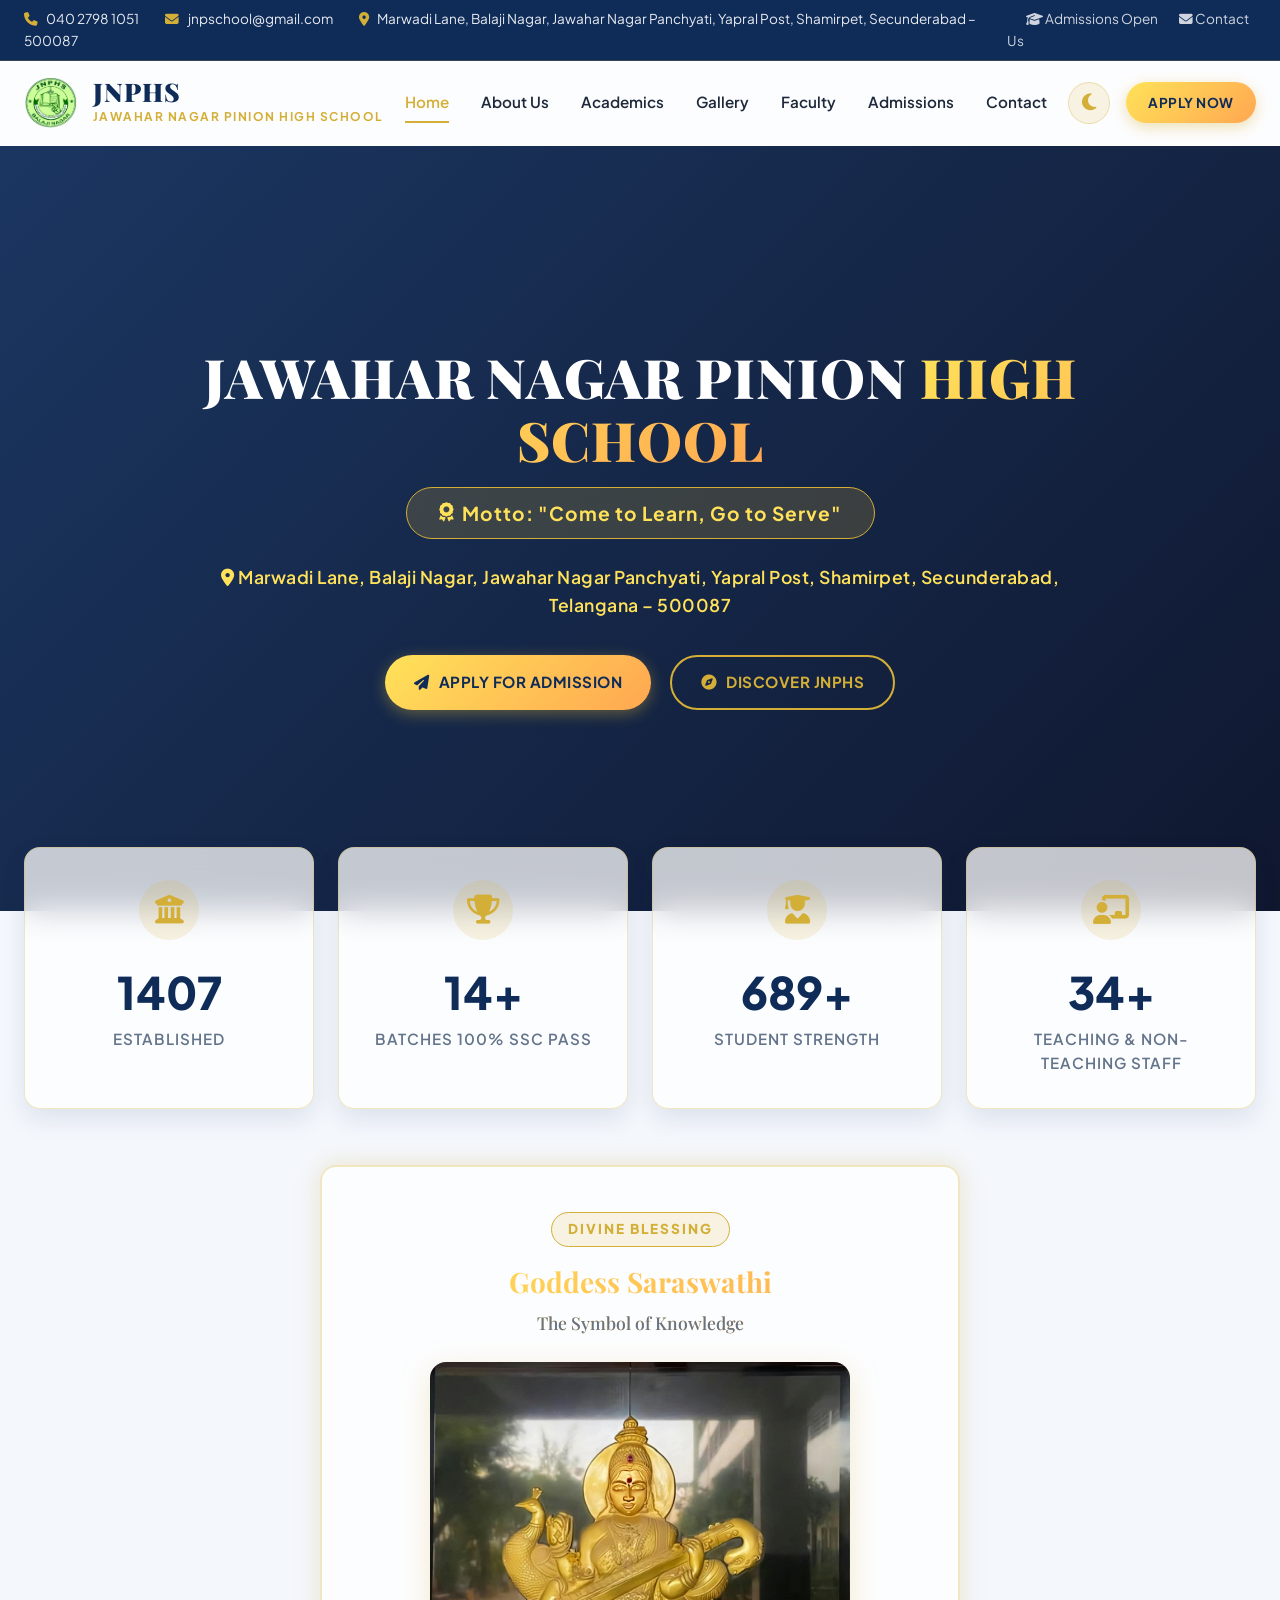
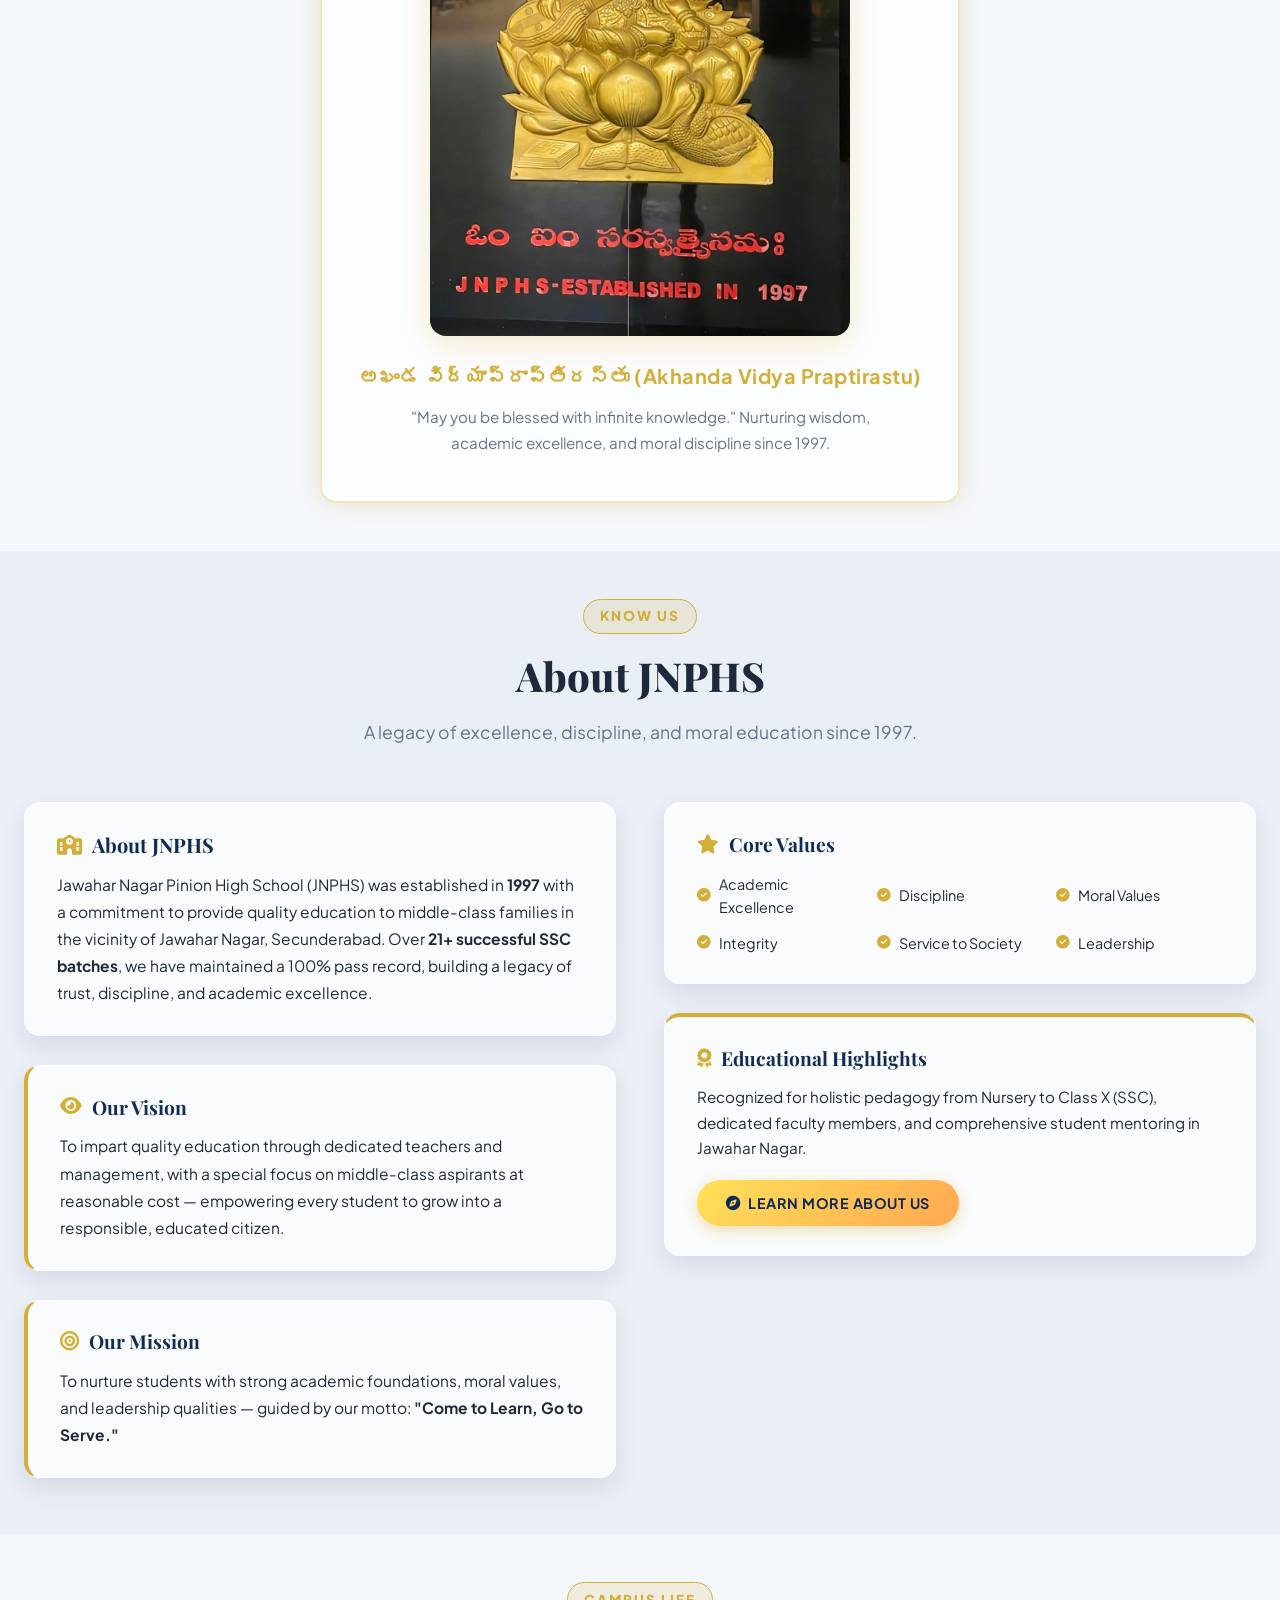
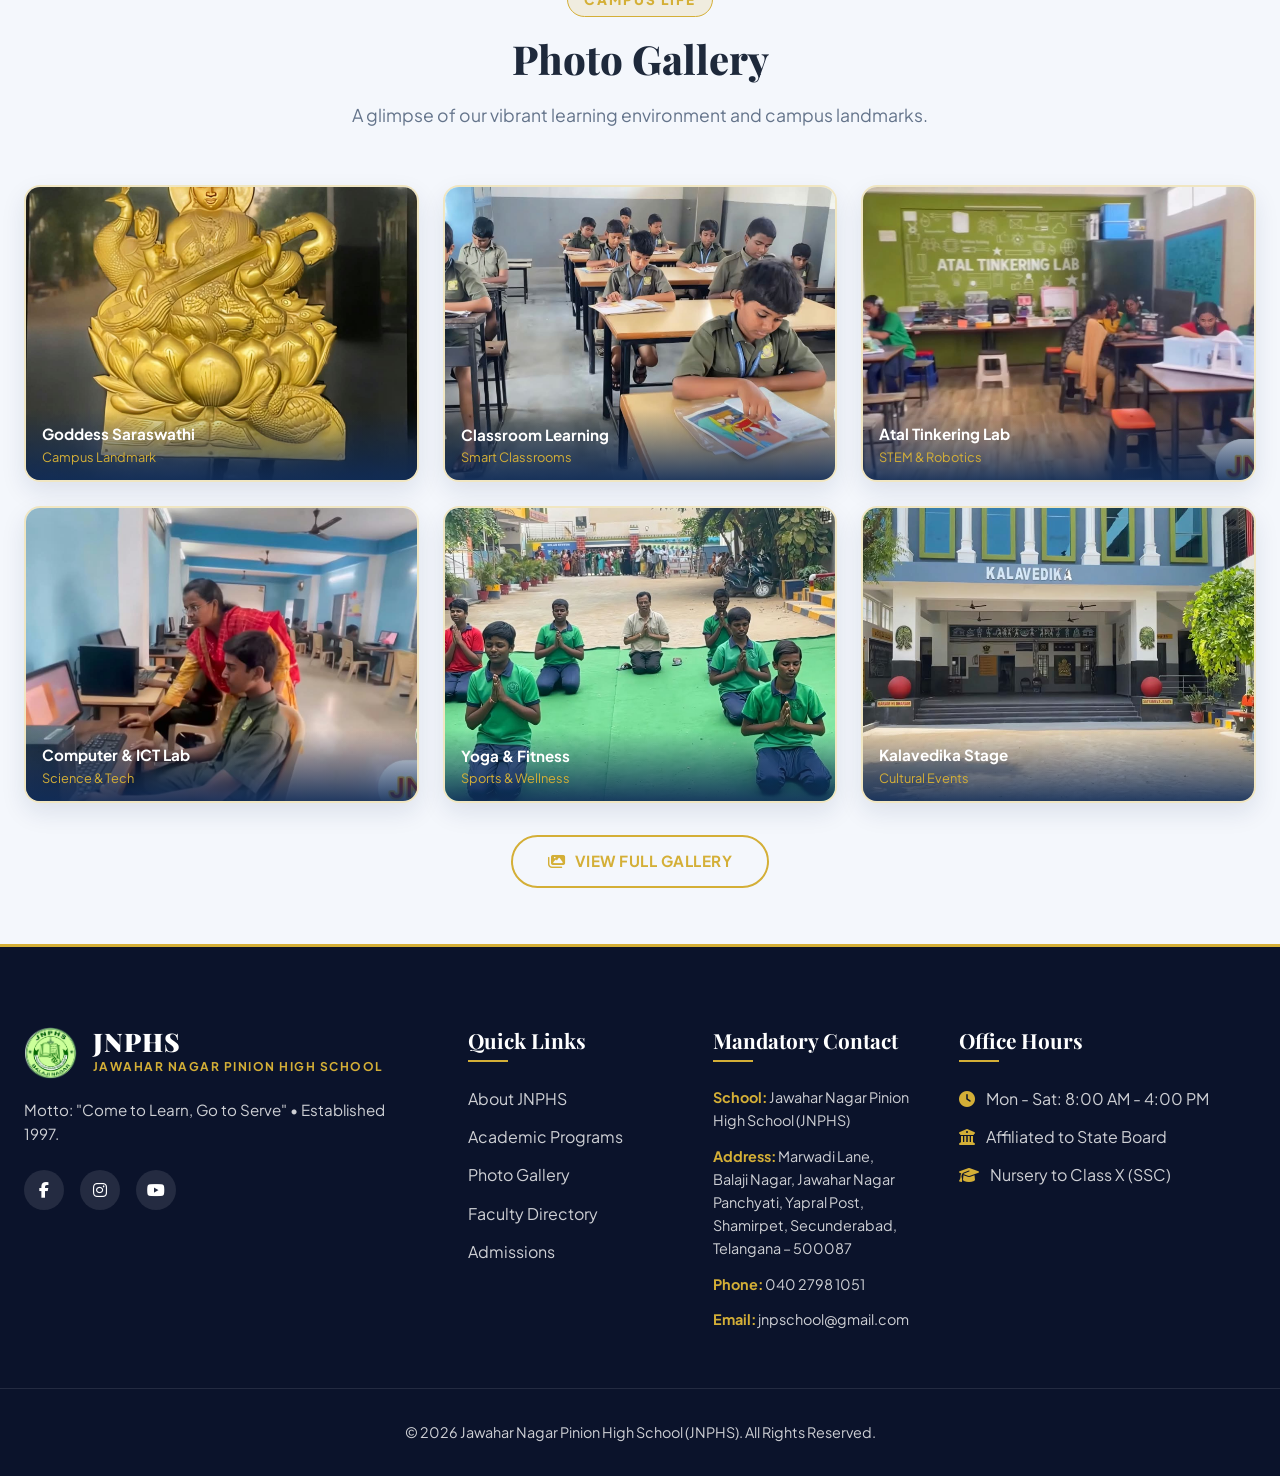
==== commit ad45d3ed: "Fix mobile responsiveness" ====
--- a/index.html
+++ b/index.html
@@ -192,7 +192,7 @@
             <h3 style="font-size: 1.2rem; color: var(--primary); margin-bottom: 1rem; display: flex; align-items: center; gap: 0.6rem;">
               <i class="fas fa-star" style="color: var(--gold);"></i> Core Values
             </h3>
-            <div style="display: grid; grid-template-columns: 1fr 1fr; gap: 0.8rem;">
+            <div class="core-values-grid" style="display: grid; gap: 0.8rem;">
               <div style="display: flex; align-items: center; gap: 0.5rem; font-size: 0.9rem; color: var(--text-main);">
                 <i class="fas fa-check-circle" style="color: var(--gold); font-size: 0.85rem;"></i> Academic Excellence
               </div>
--- a/css/style.css
+++ b/css/style.css
@@ -75,6 +75,7 @@
 html {
   scroll-behavior: smooth;
   font-size: 16px;
+  overflow-x: hidden;
 }
 
 body {
@@ -83,6 +84,8 @@
   color: var(--text-main);
   line-height: 1.6;
   overflow-x: hidden;
+  width: 100%;
+  max-width: 100vw;
   transition: background-color 0.3s ease, color 0.3s ease;
 }
 
@@ -127,6 +130,7 @@
   border-radius: var(--radius-md);
   box-shadow: var(--shadow-md);
   transition: var(--transition);
+  min-width: 0;
 }
 
 .glass-card:hover {
@@ -1015,6 +1019,24 @@
   gap: 3rem;
 }
 
+.principal-grid > *,
+.dashboard-grid > *,
+.contact-grid > *,
+.about-two-col > *,
+.faculty-grid > *,
+.quick-actions-grid > *,
+.stats-grid > *,
+.gallery-grid > *,
+.footer-grid > * {
+  min-width: 0;
+}
+
+.core-values-grid {
+  display: grid;
+  grid-template-columns: repeat(auto-fit, minmax(130px, 1fr));
+  gap: 0.8rem;
+}
+
 .form-group {
   margin-bottom: 1.5rem;
 }
@@ -1188,37 +1210,486 @@
    10. Media Queries (Responsive)
    -------------------------------------------------------------------------- */
 @media (max-width: 992px) {
-  .hero-title { font-size: 3rem; }
-  .principal-grid, .dashboard-grid, .contact-grid { grid-template-columns: 1fr; }
-  .footer-grid { grid-template-columns: 1fr 1fr; }
-  .timeline::before { left: 30px; }
-  .timeline-step { width: 100%; padding-left: 80px; text-align: left !important; }
+  .top-bar-links { display: none; }
+  .top-bar-content { justify-content: center; text-align: center; }
+  .top-bar-info { display: flex; flex-wrap: wrap; justify-content: center; gap: 0.8rem; }
+  .top-bar-info span { margin-right: 0; }
+  
+  .hero-title { font-size: 2.8rem; }
+  .principal-grid, .dashboard-grid, .contact-grid, .about-two-col { grid-template-columns: 1fr !important; gap: 2rem !important; }
+  .footer-grid { grid-template-columns: 1fr 1fr; gap: 2.5rem; }
+  .timeline::before { left: 25px; }
+  .timeline-step { width: 100%; padding-left: 65px; padding-right: 0; text-align: left !important; }
   .timeline-step:nth-child(even) { left: 0; }
-  .timeline-icon { left: 8px !important; }
-  /* About two-column → single column on tablet */
-  .about-two-col { grid-template-columns: 1fr !important; }
+  .timeline-icon { left: 0 !important; right: auto !important; width: 44px; height: 44px; }
   .about-campus-sticky { position: static !important; }
-  /* Gallery preview 3-col → 2-col on tablet */
   .gallery-preview-grid { grid-template-columns: repeat(2, 1fr) !important; }
 }
 
 @media (max-width: 768px) {
-  .hamburger { display: flex; }
+  /* Compact Top Bar on Mobile */
+  .top-bar {
+    padding: 0.35rem 0.5rem;
+    font-size: 0.8rem;
+  }
+  .top-bar-info span:last-child {
+    display: none; /* Hide 4-line address from top sticky bar on mobile */
+  }
+
+  /* Compact Navbar Header */
+  .navbar-container {
+    padding: 0.5rem 0.8rem;
+    gap: 0.4rem;
+  }
+  .nav-brand {
+    gap: 0.5rem;
+    min-width: 0;
+    flex-shrink: 1;
+  }
+  .nav-brand img {
+    height: 40px !important;
+    width: auto;
+    flex-shrink: 0;
+  }
+  .brand-text h1 {
+    font-size: 1.25rem !important;
+    margin: 0;
+    line-height: 1.1;
+    white-space: nowrap;
+  }
+  .brand-text span {
+    font-size: 0.62rem !important;
+    letter-spacing: 0.5px !important;
+    white-space: nowrap;
+    overflow: hidden;
+    text-overflow: ellipsis;
+    max-width: 150px;
+  }
+  .nav-actions {
+    gap: 0.35rem;
+    flex-shrink: 0;
+    display: flex;
+    align-items: center;
+  }
+  .theme-toggle {
+    width: 34px !important;
+    height: 34px !important;
+    font-size: 0.95rem !important;
+  }
+  .nav-actions .btn-gold {
+    padding: 0.42rem 0.7rem !important;
+    font-size: 0.75rem !important;
+    font-weight: 700;
+    white-space: nowrap;
+  }
+  .hamburger {
+    display: flex;
+    flex-direction: column;
+    justify-content: space-between;
+    width: 26px;
+    height: 20px;
+    cursor: pointer;
+    padding: 2px 0;
+    z-index: 1001;
+  }
+  .hamburger span {
+    width: 100%;
+    height: 2.5px;
+    background: var(--text-main);
+    border-radius: 2px;
+    transition: transform 0.3s ease, opacity 0.3s ease;
+  }
+  .hamburger.active span:nth-child(1) {
+    transform: translateY(7.5px) rotate(45deg);
+  }
+  .hamburger.active span:nth-child(2) {
+    opacity: 0;
+    transform: translateX(10px);
+  }
+  .hamburger.active span:nth-child(3) {
+    transform: translateY(-7.5px) rotate(-45deg);
+  }
+
+  /* Full Responsive Mobile Menu Overlay */
   .nav-menu {
     position: fixed;
-    top: 75px;
+    top: 54px;
     left: -100%;
     width: 100%;
-    height: calc(100vh - 75px);
+    height: calc(100vh - 54px);
+    background: var(--bg-secondary);
+    backdrop-filter: blur(20px);
+    -webkit-backdrop-filter: blur(20px);
+    flex-direction: column;
+    justify-content: flex-start;
+    align-items: stretch;
+    padding: 1.5rem 1.2rem 4rem 1.2rem;
+    overflow-y: auto;
+    -webkit-overflow-scrolling: touch;
+    gap: 0.6rem;
+    transition: left 0.35s cubic-bezier(0.4, 0, 0.2, 1);
+    z-index: 999;
+    box-shadow: 0 10px 30px rgba(0, 0, 0, 0.25);
+    border-top: 1px solid var(--border-glass);
+  }
+  .nav-menu.active {
+    left: 0;
+  }
+  .nav-link {
+    font-size: 1.05rem;
+    font-weight: 600;
+    padding: 0.8rem 1.2rem;
+    border-radius: var(--radius-sm);
+    text-align: center;
     background: var(--bg-glass);
-    backdrop-filter: var(--backdrop-blur);
-    flex-direction: column;
-    justify-content: center;
+    border: 1px solid var(--border-glass);
+    color: var(--text-main);
+    display: block;
+    width: 100%;
     transition: var(--transition);
   }
-  .nav-menu.active { left: 0; }
-  .hero-title { font-size: 2.2rem; }
-  .footer-grid { grid-template-columns: 1fr; }
-  /* Gallery preview → single column on mobile */
-  .gallery-preview-grid { grid-template-columns: 1fr !important; }
-}
+  .nav-link.active,
+  .nav-link:hover {
+    background: rgba(212, 175, 55, 0.15);
+    border-color: var(--border-gold);
+    color: var(--gold);
+    font-weight: 700;
+  }
+
+  /* Responsive Hero Section */
+  .hero {
+    min-height: auto !important;
+    padding: 2.5rem 0 3.5rem 0 !important;
+    background-attachment: scroll !important;
+  }
+  .hero-title {
+    font-size: clamp(1.6rem, 6.2vw, 2.4rem) !important;
+    line-height: 1.2 !important;
+    margin-bottom: 0.8rem !important;
+    word-wrap: break-word;
+  }
+  .motto-pill {
+    font-size: clamp(0.78rem, 2.8vw, 0.95rem) !important;
+    padding: 0.45rem 1rem !important;
+    max-width: 100% !important;
+    white-space: normal !important;
+    text-align: center !important;
+    line-height: 1.35 !important;
+    margin-bottom: 1.2rem !important;
+  }
+  .hero-subtitle {
+    font-size: clamp(0.9rem, 3vw, 1.05rem) !important;
+    margin-bottom: 1.8rem !important;
+    line-height: 1.6 !important;
+  }
+  .hero-content p {
+    font-size: clamp(0.85rem, 2.8vw, 0.95rem) !important;
+    line-height: 1.5 !important;
+  }
+  .hero-buttons {
+    flex-direction: column !important;
+    width: 100% !important;
+    max-width: 320px !important;
+    margin: 0 auto !important;
+    gap: 0.75rem !important;
+  }
+  .hero-buttons .btn {
+    width: 100% !important;
+    justify-content: center !important;
+    padding: 0.75rem 1rem !important;
+    font-size: 0.88rem !important;
+  }
+
+  /* Responsive Statistics Counter */
+  .stats-section {
+    margin-top: -1.5rem !important;
+    padding: 0 1rem !important;
+  }
+  .stats-grid {
+    grid-template-columns: repeat(2, 1fr) !important;
+    gap: 0.75rem !important;
+  }
+  .stat-card {
+    padding: 1.2rem 0.6rem !important;
+  }
+  .stat-icon {
+    width: 44px;
+    height: 44px;
+    font-size: 1.3rem;
+    margin-bottom: 0.5rem;
+  }
+  .stat-number {
+    font-size: clamp(1.5rem, 5vw, 2rem) !important;
+  }
+  .stat-label {
+    font-size: 0.75rem !important;
+    letter-spacing: 0.5px !important;
+  }
+
+  /* Section Spacing & Grids */
+  .padding-section {
+    padding: 2.8rem 0 !important;
+  }
+  .section-header {
+    margin-bottom: 2rem !important;
+  }
+  .section-title {
+    font-size: clamp(1.45rem, 5.5vw, 2rem) !important;
+    margin-bottom: 0.6rem !important;
+  }
+  .section-subtitle {
+    font-size: clamp(0.85rem, 2.8vw, 0.98rem) !important;
+  }
+  .section-badge {
+    font-size: 0.72rem !important;
+    padding: 0.25rem 0.8rem !important;
+  }
+  .container {
+    padding: 0 1rem !important;
+    width: 100% !important;
+    max-width: 100% !important;
+  }
+  .glass-card {
+    padding: 1.5rem 1.2rem !important;
+  }
+  .about-two-col,
+  .principal-grid,
+  .dashboard-grid,
+  .contact-grid {
+    grid-template-columns: 1fr !important;
+    gap: 1.5rem !important;
+  }
+  .faculty-grid {
+    grid-template-columns: 1fr !important;
+    gap: 1.5rem !important;
+  }
+  .quick-actions-grid {
+    grid-template-columns: 1fr !important;
+    gap: 1.2rem !important;
+  }
+  .timeline::before {
+    left: 20px;
+  }
+  .timeline-step {
+    padding-left: 55px;
+    margin-bottom: 2rem;
+  }
+  .timeline-icon {
+    width: 38px;
+    height: 38px;
+    font-size: 0.95rem;
+  }
+  .gallery-preview-grid {
+    grid-template-columns: 1fr !important;
+  }
+
+  /* Gallery Styling on Mobile */
+  .gallery-filters {
+    gap: 0.4rem !important;
+    margin-bottom: 1.8rem !important;
+  }
+  .filter-btn {
+    padding: 0.4rem 0.85rem !important;
+    font-size: 0.8rem !important;
+  }
+  .gallery-grid {
+    grid-template-columns: 1fr !important;
+    gap: 1.2rem !important;
+  }
+  .gallery-item > div:first-child {
+    height: clamp(180px, 52vw, 240px) !important;
+  }
+  .lightbox-content {
+    width: 95% !important;
+    max-height: 90vh !important;
+    padding: 10px !important;
+  }
+  .lightbox-prev {
+    left: 5px !important;
+    width: 38px !important;
+    height: 38px !important;
+    font-size: 1rem !important;
+  }
+  .lightbox-next {
+    right: 5px !important;
+    width: 38px !important;
+    height: 38px !important;
+    font-size: 1rem !important;
+  }
+  .lightbox-close {
+    top: -45px !important;
+    right: 5px !important;
+    font-size: 1.8rem !important;
+  }
+  .lightbox-caption {
+    font-size: 0.85rem !important;
+    padding: 0.6rem 0.5rem !important;
+  }
+
+  /* Forms & Table Responsiveness */
+  .form-control,
+  textarea.form-control,
+  select.form-control {
+    font-size: 16px !important; /* Prevents auto-zoom on iOS */
+    padding: 0.75rem 0.9rem !important;
+  }
+  #inquiry-submit-btn,
+  #contact-submit-btn {
+    width: 100% !important;
+    justify-content: center !important;
+    padding: 0.85rem 1.2rem !important;
+    font-size: 0.9rem !important;
+  }
+  .fee-table {
+    display: block;
+    width: 100%;
+    overflow-x: auto;
+    -webkit-overflow-scrolling: touch;
+  }
+  .fee-table th,
+  .fee-table td {
+    padding: 0.75rem 0.8rem !important;
+    font-size: 0.85rem !important;
+    white-space: nowrap;
+  }
+  .accordion-header {
+    padding: 0.9rem 1.1rem !important;
+    font-size: 0.95rem !important;
+  }
+  .accordion-content {
+    padding: 0 1.1rem !important;
+  }
+  .accordion-item.active .accordion-content {
+    padding: 0.9rem 1.1rem !important;
+    font-size: 0.88rem !important;
+  }
+  .map-placeholder {
+    min-height: 300px !important;
+  }
+  .map-placeholder iframe {
+    min-height: 300px !important;
+  }
+
+  /* Footer & Utilities */
+  .footer {
+    padding: 3.5rem 0 1.5rem 0 !important;
+  }
+  .footer-grid {
+    grid-template-columns: 1fr !important;
+    gap: 2rem !important;
+    margin-bottom: 2rem !important;
+  }
+  .footer-col h4 {
+    font-size: 1.15rem !important;
+    margin-bottom: 1rem !important;
+  }
+  .footer-bottom {
+    padding-top: 1.5rem !important;
+    font-size: 0.8rem !important;
+  }
+  .back-to-top {
+    bottom: 18px !important;
+    right: 18px !important;
+    width: 42px !important;
+    height: 42px !important;
+    font-size: 1.1rem !important;
+  }
+  .toast {
+    left: 12px !important;
+    right: 12px !important;
+    bottom: 15px !important;
+    width: auto !important;
+    max-width: calc(100% - 24px) !important;
+    padding: 0.8rem 1rem !important;
+    font-size: 0.85rem !important;
+  }
+}
+
+@media (max-width: 480px) {
+  /* Extra Compact Header for Small Mobile */
+  .navbar-container {
+    padding: 0.45rem 0.65rem;
+    gap: 0.35rem;
+  }
+  .nav-brand {
+    gap: 0.4rem;
+  }
+  .nav-brand img {
+    height: 36px !important;
+  }
+  .brand-text h1 {
+    font-size: 1.15rem !important;
+  }
+  .brand-text span {
+    font-size: 0.58rem !important;
+    letter-spacing: 0.4px !important;
+    max-width: 110px;
+  }
+  .nav-actions {
+    gap: 0.3rem;
+  }
+  .theme-toggle {
+    width: 32px !important;
+    height: 32px !important;
+    font-size: 0.9rem !important;
+  }
+  .nav-actions .btn-gold {
+    padding: 0.38rem 0.6rem !important;
+    font-size: 0.7rem !important;
+  }
+  .hamburger {
+    width: 24px;
+    height: 18px;
+  }
+  .core-values-grid {
+    grid-template-columns: 1fr !important;
+  }
+  .glass-card {
+    padding: 1.25rem 1rem !important;
+  }
+  .btn {
+    padding: 0.65rem 1.2rem !important;
+    font-size: 0.82rem !important;
+  }
+}
+
+@media (max-width: 360px) {
+  /* Micro Mobile Screen (320px iPhone SE / Fold) */
+  .navbar-container {
+    padding: 0.4rem 0.5rem;
+    gap: 0.25rem;
+  }
+  .nav-brand img {
+    height: 32px !important;
+  }
+  .brand-text h1 {
+    font-size: 1.05rem !important;
+  }
+  .brand-text span {
+    display: none; /* Hide subtitle to preserve clean logo & action fit on 320px */
+  }
+  .theme-toggle {
+    width: 30px !important;
+    height: 30px !important;
+    font-size: 0.85rem !important;
+  }
+  .nav-actions .btn-gold {
+    padding: 0.35rem 0.5rem !important;
+    font-size: 0.68rem !important;
+  }
+  .hamburger {
+    width: 22px;
+    height: 17px;
+  }
+  .stats-grid {
+    grid-template-columns: 1fr !important;
+    gap: 0.6rem !important;
+  }
+  .glass-card {
+    padding: 1rem 0.75rem !important;
+  }
+  .btn {
+    padding: 0.55rem 0.9rem !important;
+    font-size: 0.75rem !important;
+  }
+}
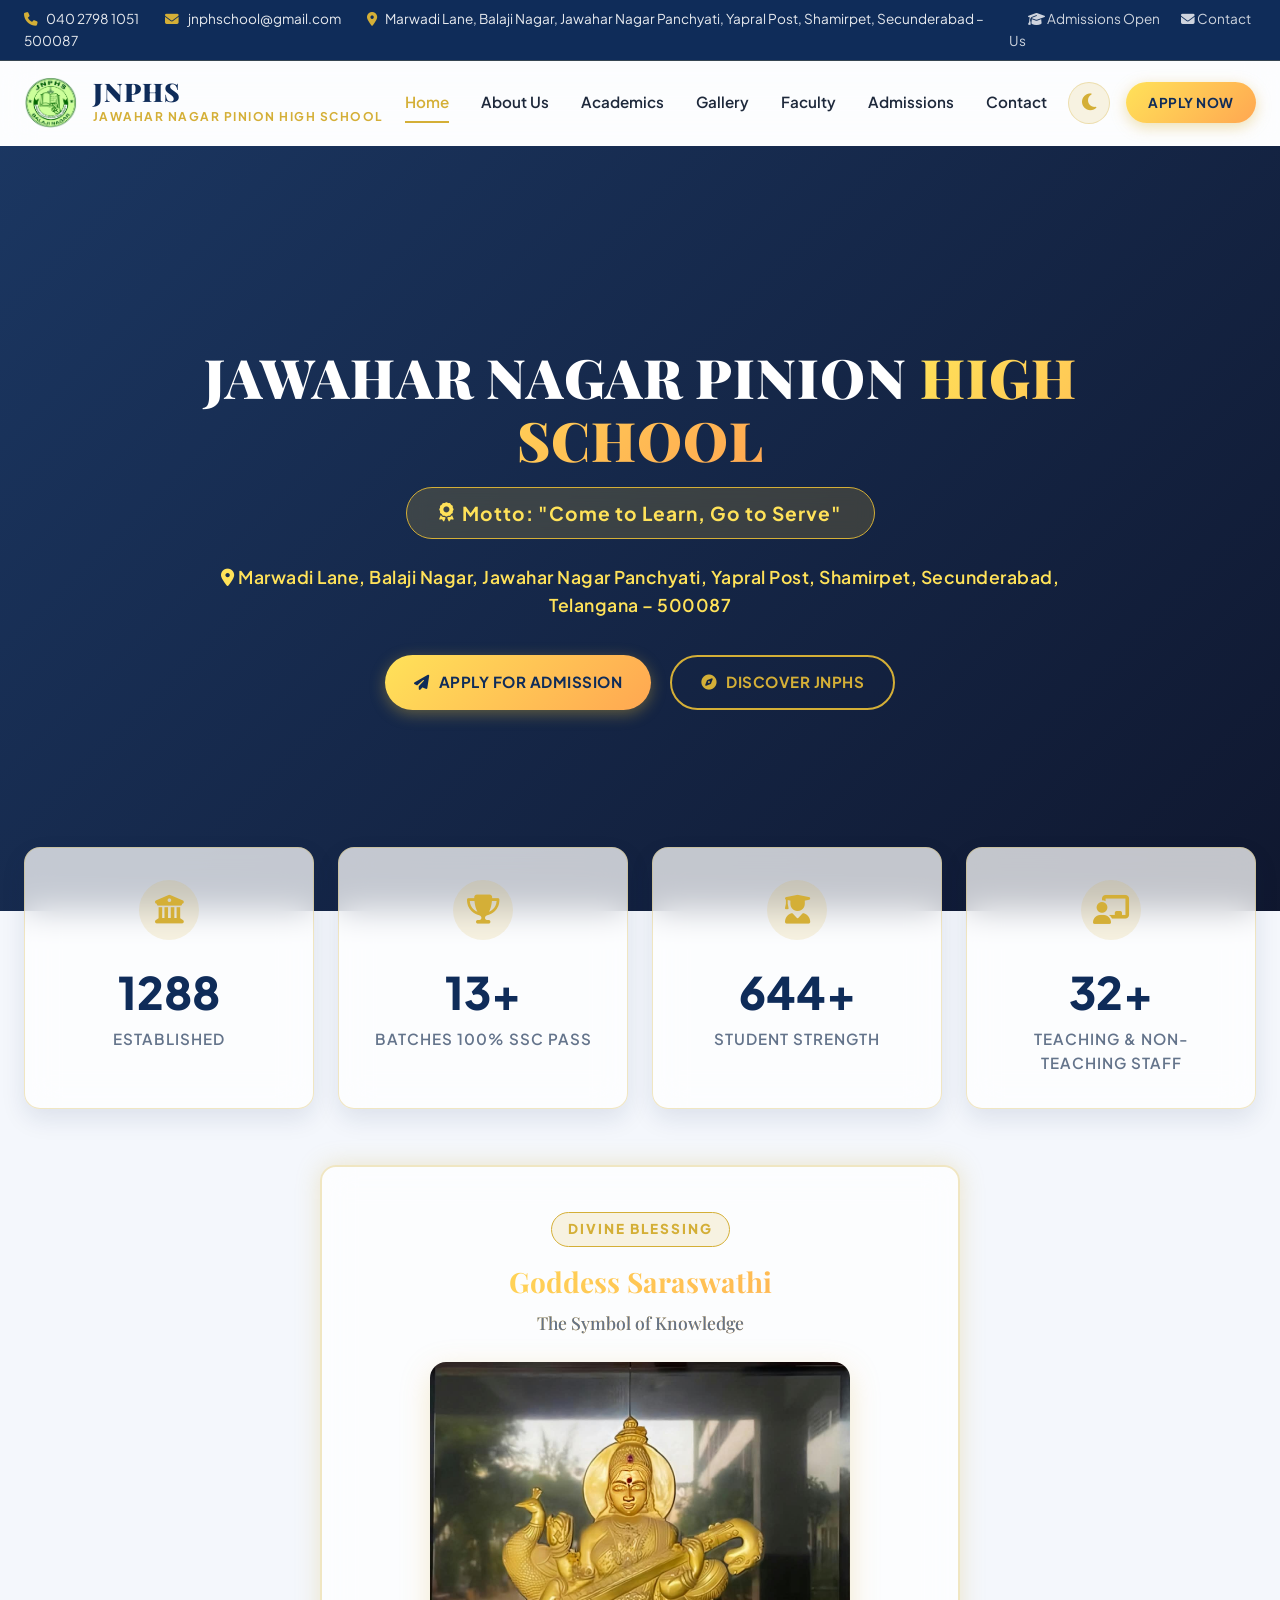
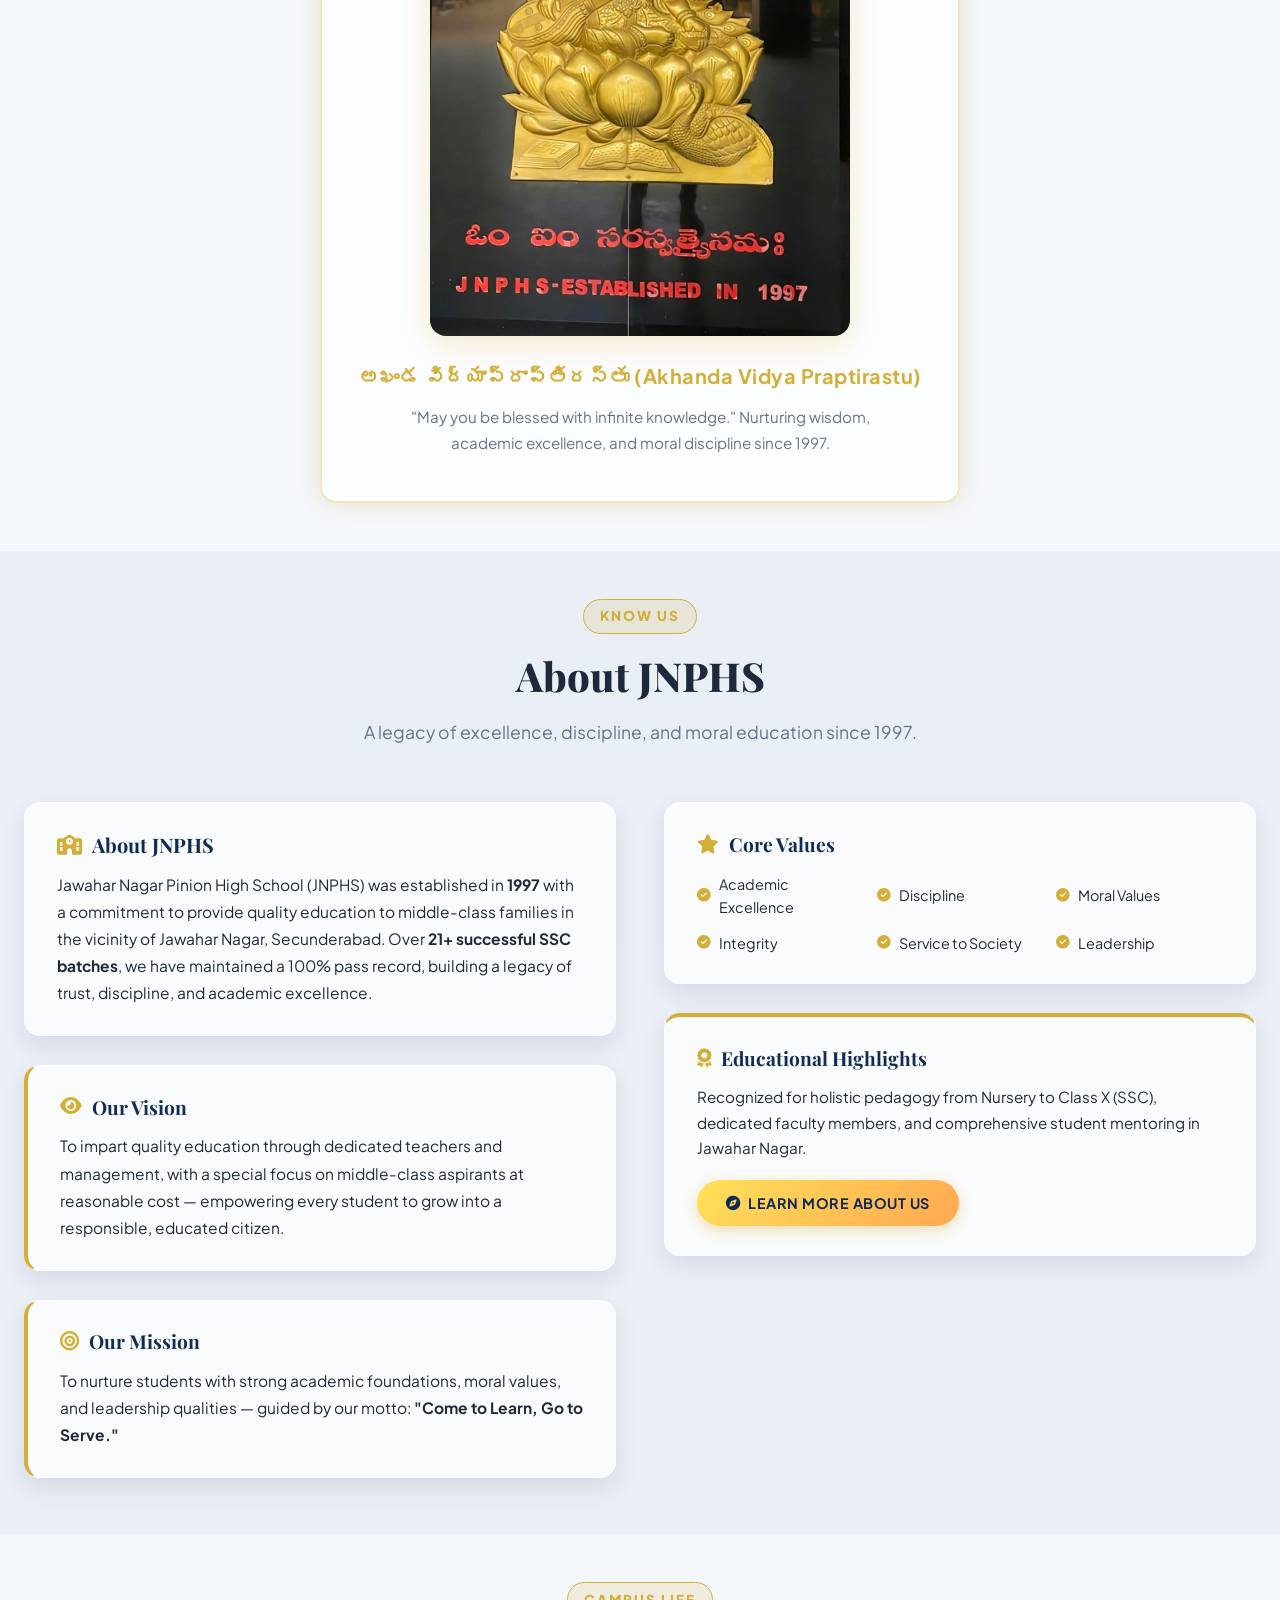
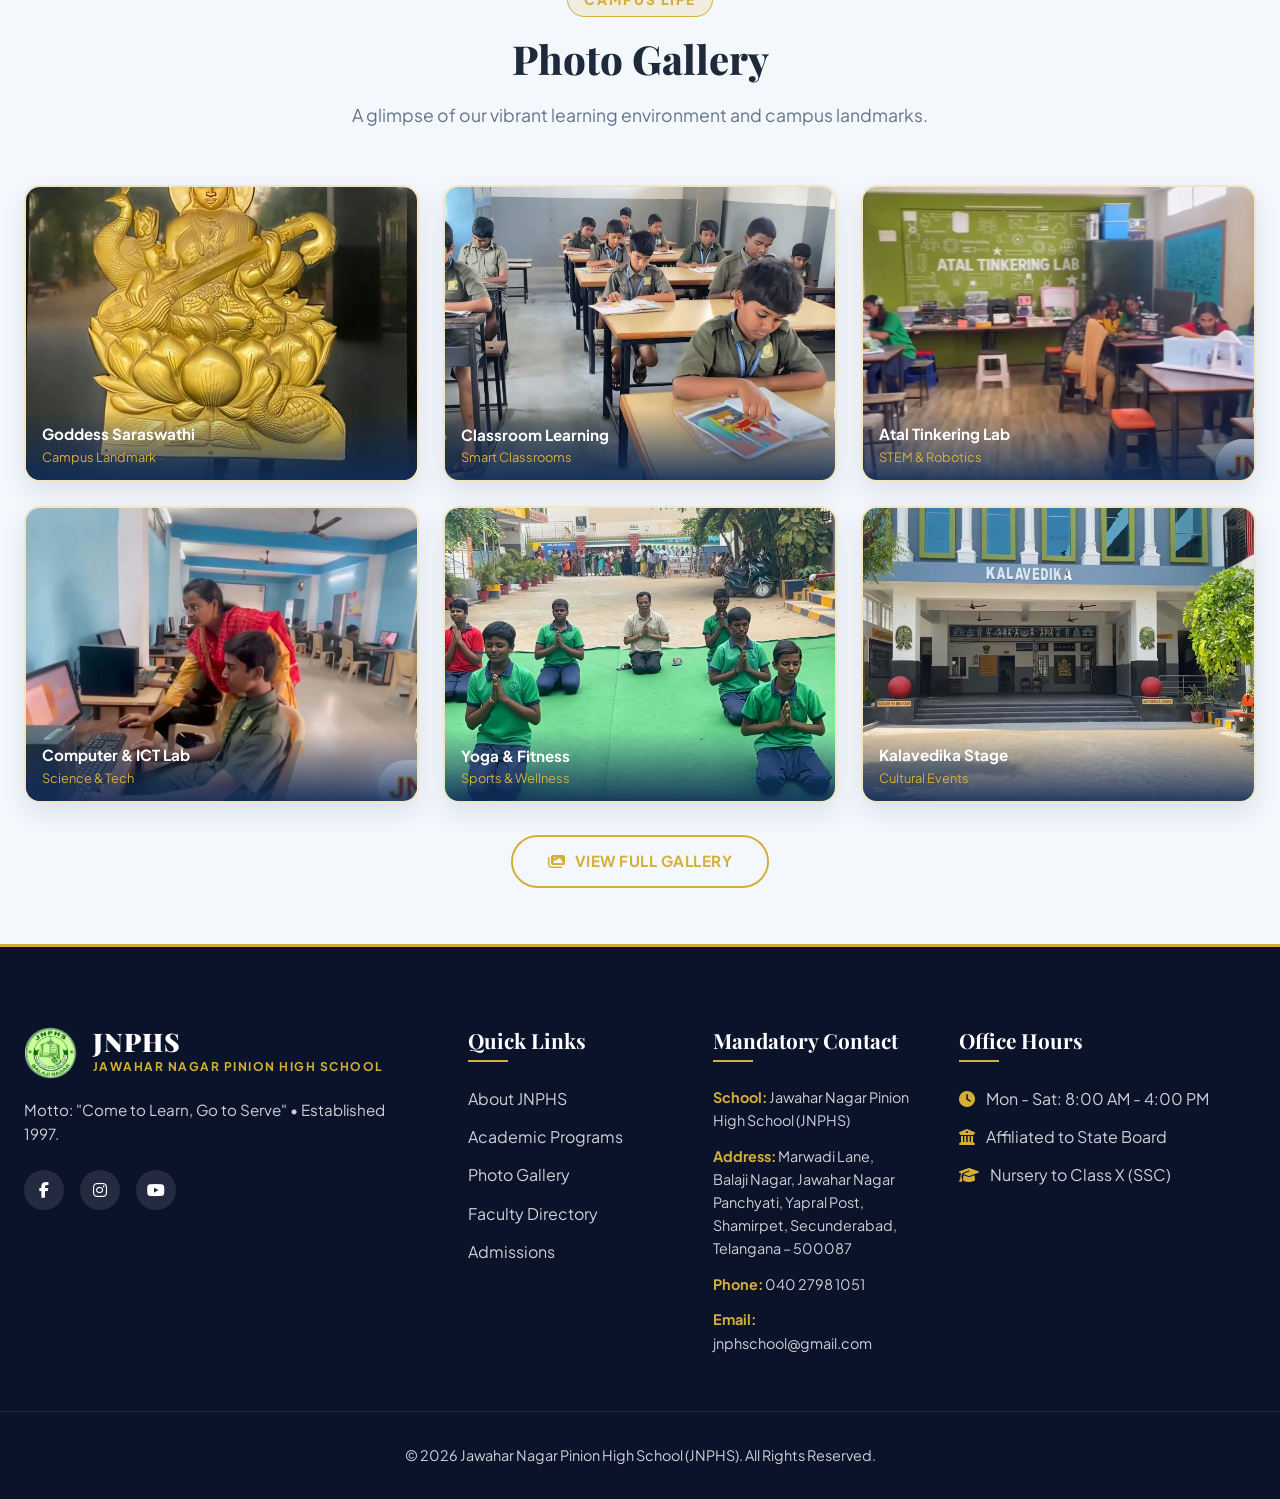
==== commit 13d5a4ea: "Fix mobile responsiveness and update enquiry email" ====
--- a/index.html
+++ b/index.html
@@ -21,7 +21,7 @@
     <div class="container top-bar-content">
       <div class="top-bar-info">
         <span><i class="fas fa-phone"></i> 040 2798 1051</span>
-        <span><i class="fas fa-envelope"></i> <a href="mailto:jnpschool@gmail.com" style="color: inherit; text-decoration: none;">jnpschool@gmail.com</a></span>
+        <span><i class="fas fa-envelope"></i> <a href="mailto:jnphschool@gmail.com" style="color: inherit; text-decoration: none;">jnphschool@gmail.com</a></span>
         <span><i class="fas fa-map-marker-alt"></i> Marwadi Lane, Balaji Nagar, Jawahar Nagar Panchyati, Yapral Post, Shamirpet, Secunderabad – 500087</span>
       </div>
       <div class="top-bar-links">
@@ -363,7 +363,7 @@
           <strong style="color: var(--gold);">Phone:</strong> 040 2798 1051
         </p>
         <p style="font-size: 0.9rem;">
-          <strong style="color: var(--gold);">Email:</strong> <a href="mailto:jnpschool@gmail.com" style="color: inherit; text-decoration: none;">jnpschool@gmail.com</a>
+          <strong style="color: var(--gold);">Email:</strong> <a href="mailto:jnphschool@gmail.com" style="color: inherit; text-decoration: none;">jnphschool@gmail.com</a>
         </p>
       </div>
 
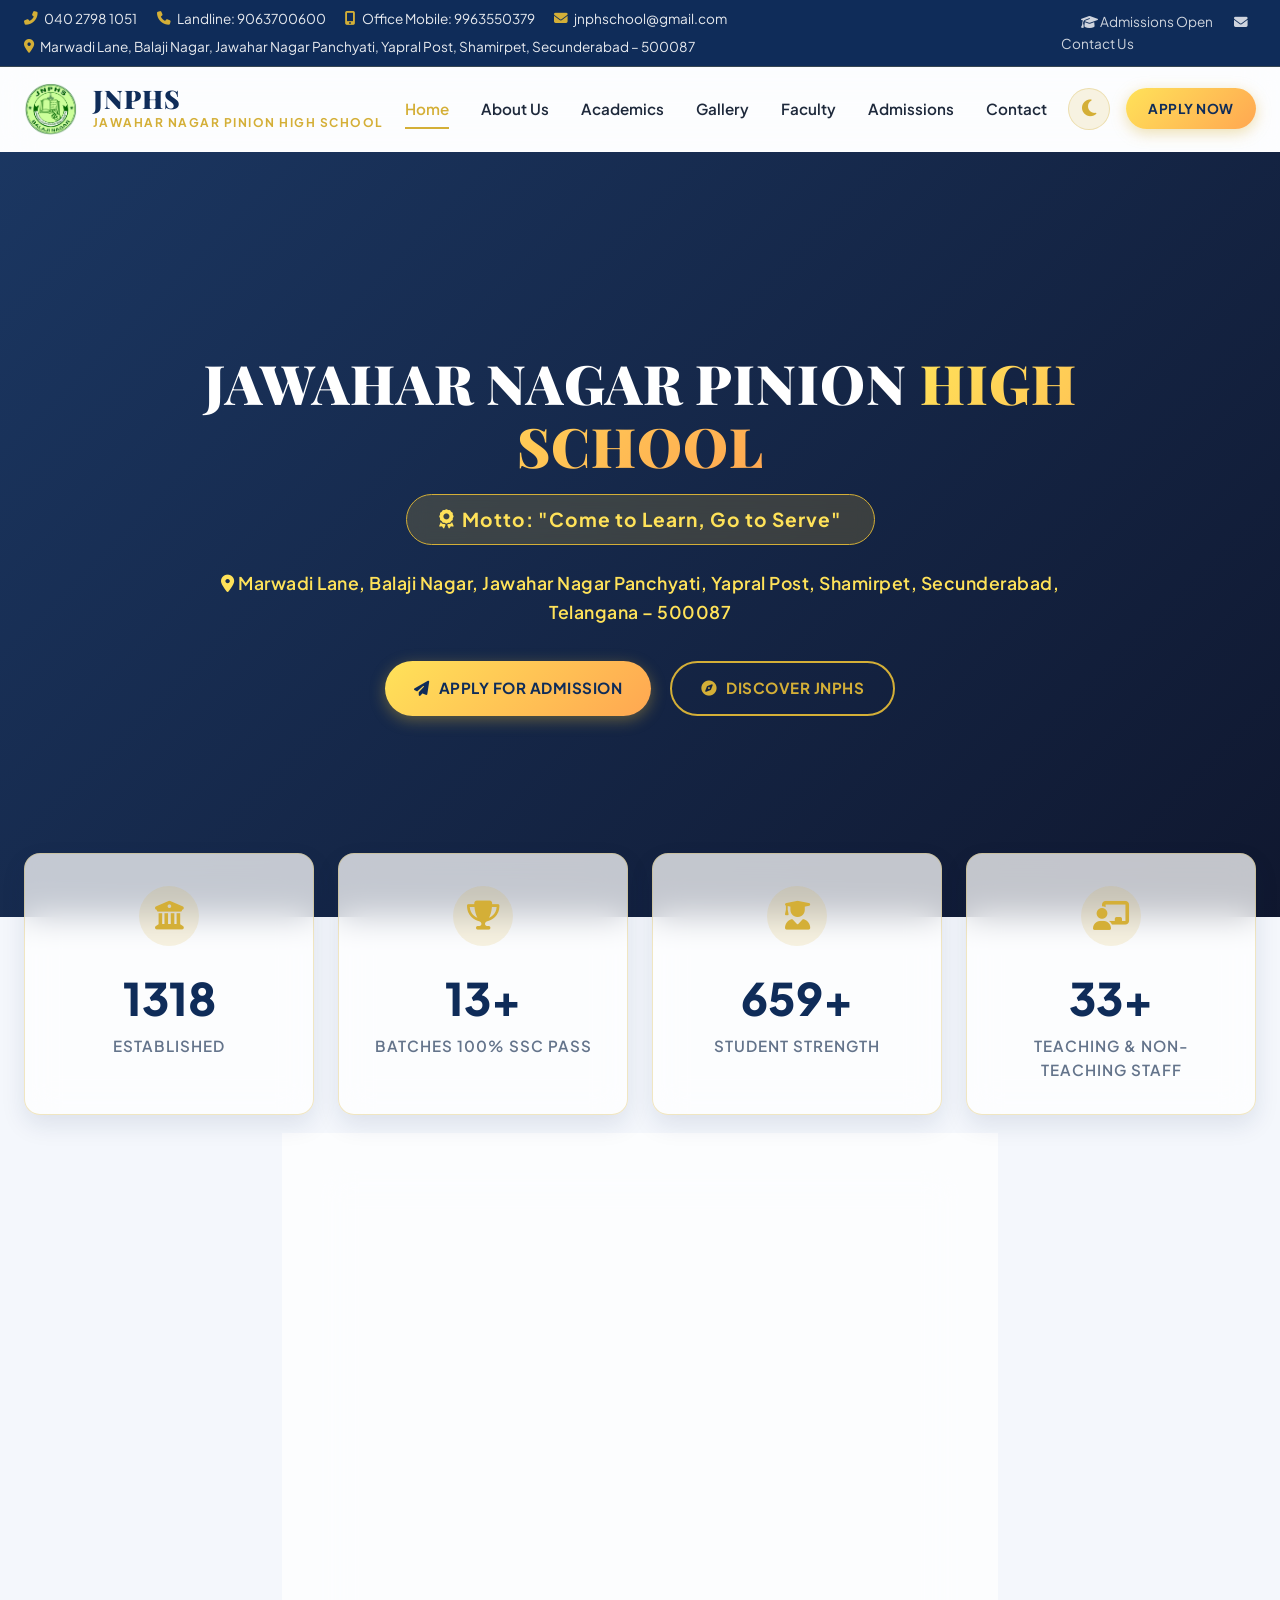
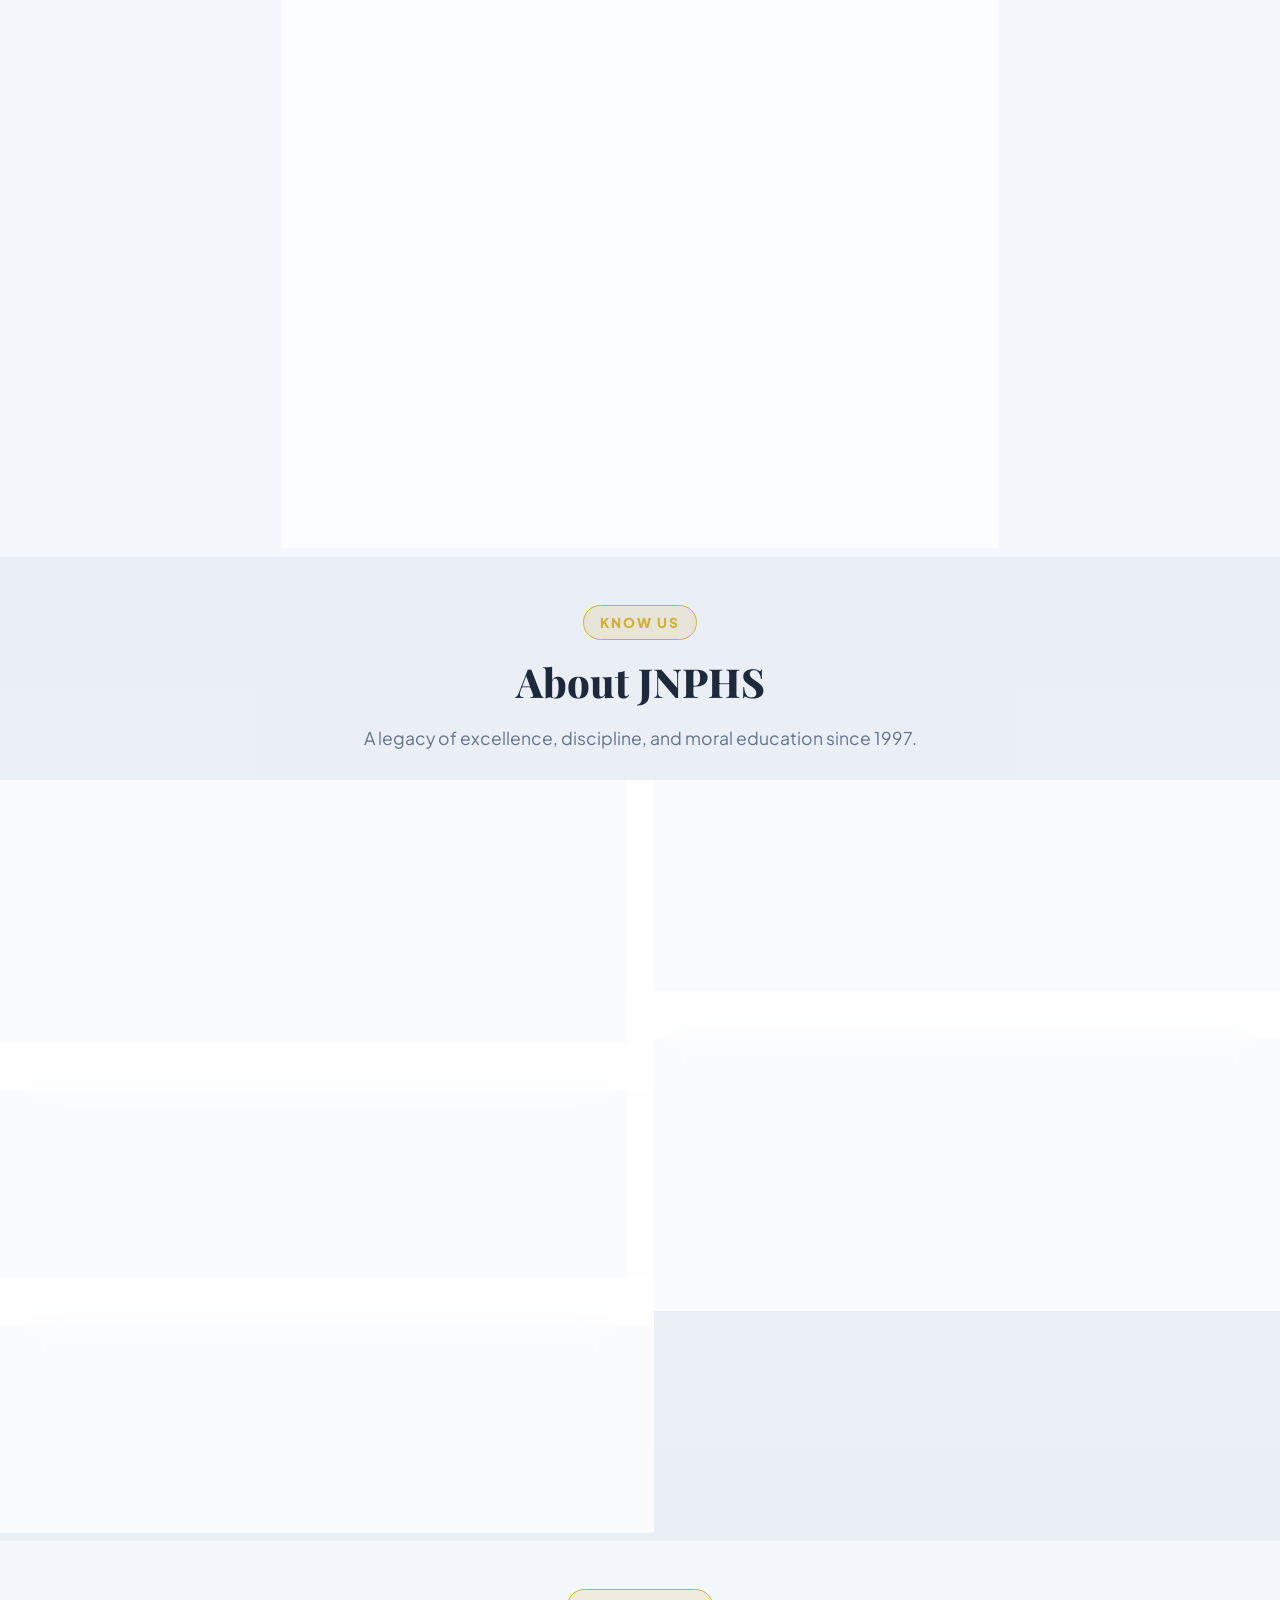
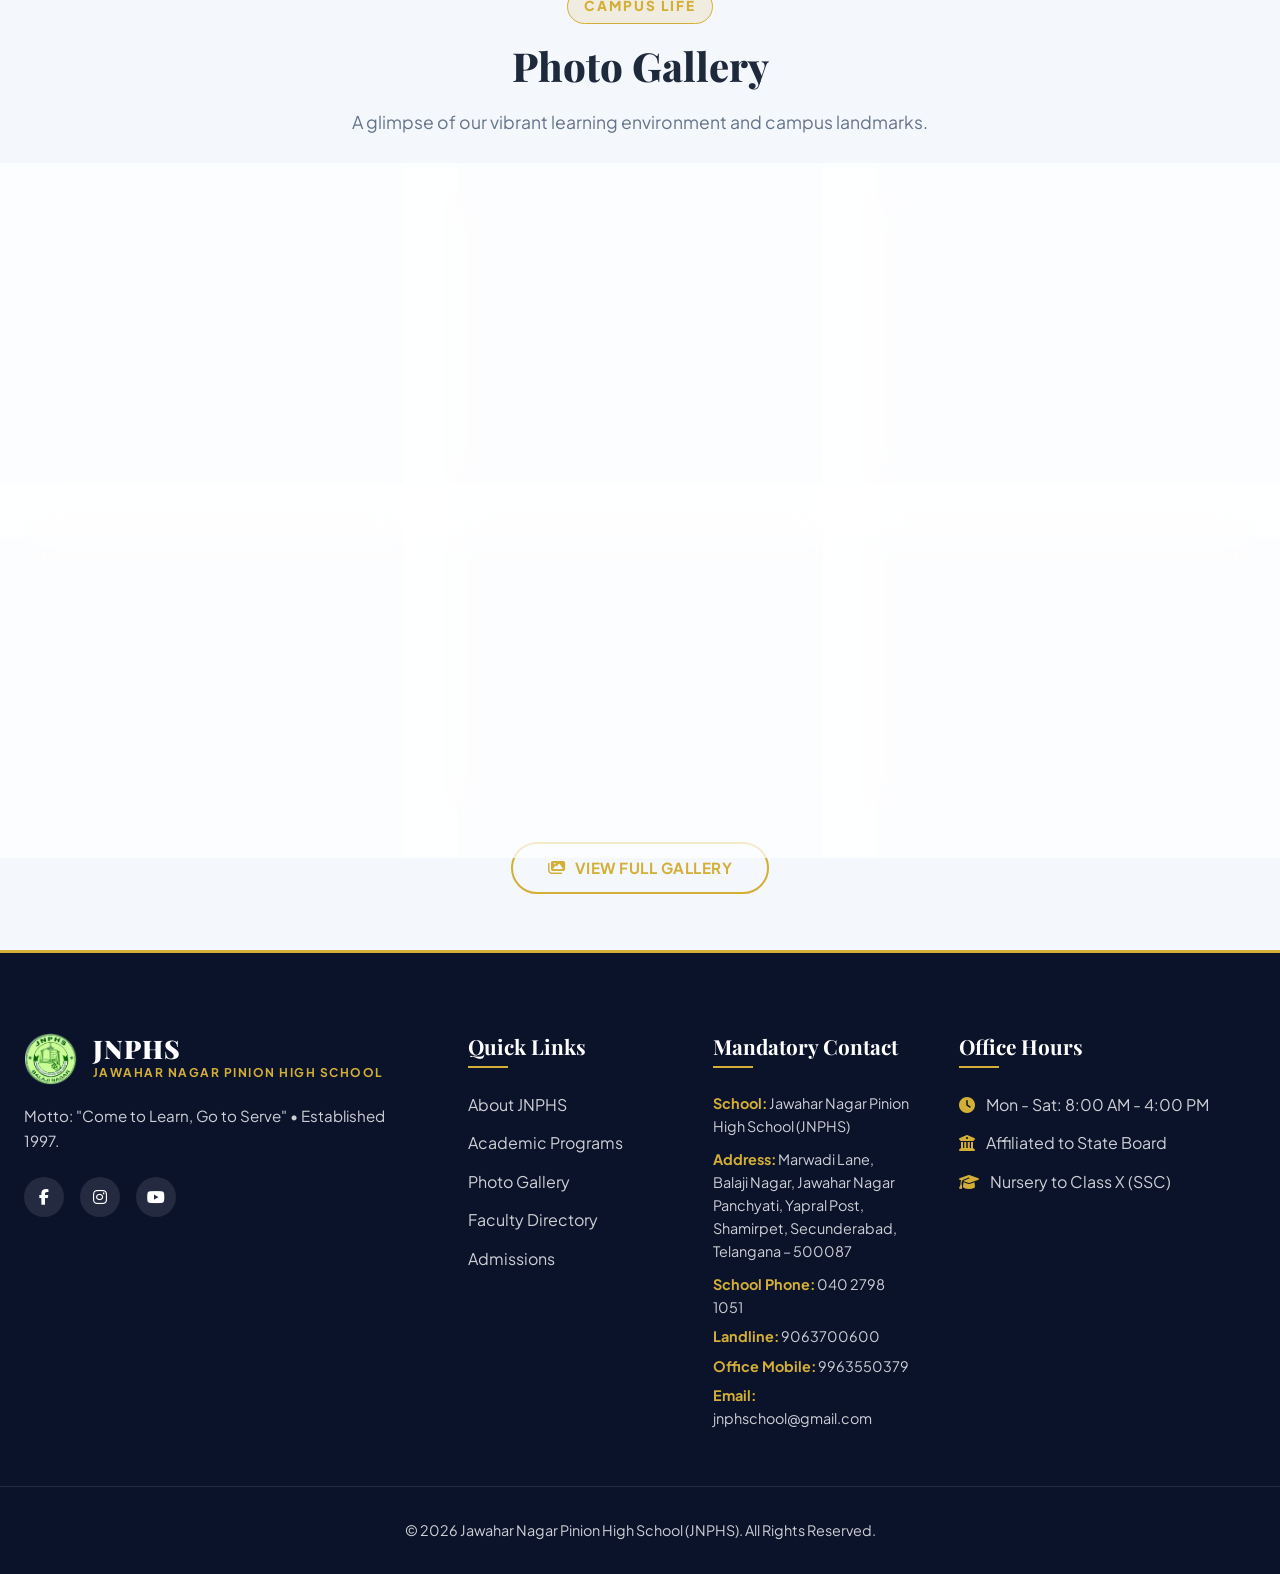
==== commit 0788d02f: "Update official contact details" ====
--- a/index.html
+++ b/index.html
@@ -20,9 +20,11 @@
   <div class="top-bar">
     <div class="container top-bar-content">
       <div class="top-bar-info">
-        <span><i class="fas fa-phone"></i> 040 2798 1051</span>
+        <span><i class="fas fa-phone-alt"></i> <a href="tel:04027981051" style="color: inherit; text-decoration: none;">040 2798 1051</a></span>
+        <span><i class="fas fa-phone"></i> <a href="tel:9063700600" style="color: inherit; text-decoration: none;">Landline: 9063700600</a></span>
+        <span><i class="fas fa-mobile-alt"></i> <a href="tel:9963550379" style="color: inherit; text-decoration: none;">Office Mobile: 9963550379</a></span>
         <span><i class="fas fa-envelope"></i> <a href="mailto:jnphschool@gmail.com" style="color: inherit; text-decoration: none;">jnphschool@gmail.com</a></span>
-        <span><i class="fas fa-map-marker-alt"></i> Marwadi Lane, Balaji Nagar, Jawahar Nagar Panchyati, Yapral Post, Shamirpet, Secunderabad – 500087</span>
+        <span class="top-bar-address"><i class="fas fa-map-marker-alt"></i> Marwadi Lane, Balaji Nagar, Jawahar Nagar Panchyati, Yapral Post, Shamirpet, Secunderabad – 500087</span>
       </div>
       <div class="top-bar-links">
         <a href="admissions.html"><i class="fas fa-graduation-cap"></i> Admissions Open</a>
@@ -353,14 +355,20 @@
 
       <div class="footer-col">
         <h4>Mandatory Contact</h4>
-        <p style="margin-bottom: 0.8rem; font-size: 0.9rem;">
+        <p style="margin-bottom: 0.6rem; font-size: 0.9rem;">
           <strong style="color: var(--gold);">School:</strong> Jawahar Nagar Pinion High School (JNPHS)
         </p>
-        <p style="margin-bottom: 0.8rem; font-size: 0.9rem;">
+        <p style="margin-bottom: 0.6rem; font-size: 0.9rem;">
           <strong style="color: var(--gold);">Address:</strong> Marwadi Lane, Balaji Nagar, Jawahar Nagar Panchyati, Yapral Post, Shamirpet, Secunderabad, Telangana – 500087
         </p>
-        <p style="margin-bottom: 0.8rem; font-size: 0.9rem;">
-          <strong style="color: var(--gold);">Phone:</strong> 040 2798 1051
+        <p style="margin-bottom: 0.4rem; font-size: 0.9rem;">
+          <strong style="color: var(--gold);">School Phone:</strong> <a href="tel:04027981051" style="color: inherit; text-decoration: none;">040 2798 1051</a>
+        </p>
+        <p style="margin-bottom: 0.4rem; font-size: 0.9rem;">
+          <strong style="color: var(--gold);">Landline:</strong> <a href="tel:9063700600" style="color: inherit; text-decoration: none;">9063700600</a>
+        </p>
+        <p style="margin-bottom: 0.4rem; font-size: 0.9rem;">
+          <strong style="color: var(--gold);">Office Mobile:</strong> <a href="tel:9963550379" style="color: inherit; text-decoration: none;">9963550379</a>
         </p>
         <p style="font-size: 0.9rem;">
           <strong style="color: var(--gold);">Email:</strong> <a href="mailto:jnphschool@gmail.com" style="color: inherit; text-decoration: none;">jnphschool@gmail.com</a>
--- a/css/style.css
+++ b/css/style.css
@@ -248,8 +248,16 @@
   align-items: center;
 }
 
+.top-bar-info {
+  display: flex;
+  align-items: center;
+  flex-wrap: wrap;
+  gap: 0.4rem 1.2rem;
+}
+
 .top-bar-info span {
-  margin-right: 1.5rem;
+  display: inline-flex;
+  align-items: center;
 }
 
 .top-bar-info i {
@@ -1230,10 +1238,19 @@
   /* Compact Top Bar on Mobile */
   .top-bar {
     padding: 0.35rem 0.5rem;
-    font-size: 0.8rem;
-  }
-  .top-bar-info span:last-child {
-    display: none; /* Hide 4-line address from top sticky bar on mobile */
+    font-size: 0.78rem;
+  }
+  .top-bar-address {
+    display: none !important; /* Hide 4-line address from top sticky bar on mobile */
+  }
+  .top-bar-info {
+    display: flex;
+    flex-wrap: wrap;
+    justify-content: center;
+    gap: 0.25rem 0.6rem;
+  }
+  .top-bar-info span {
+    margin-right: 0;
   }
 
   /* Compact Navbar Header */
